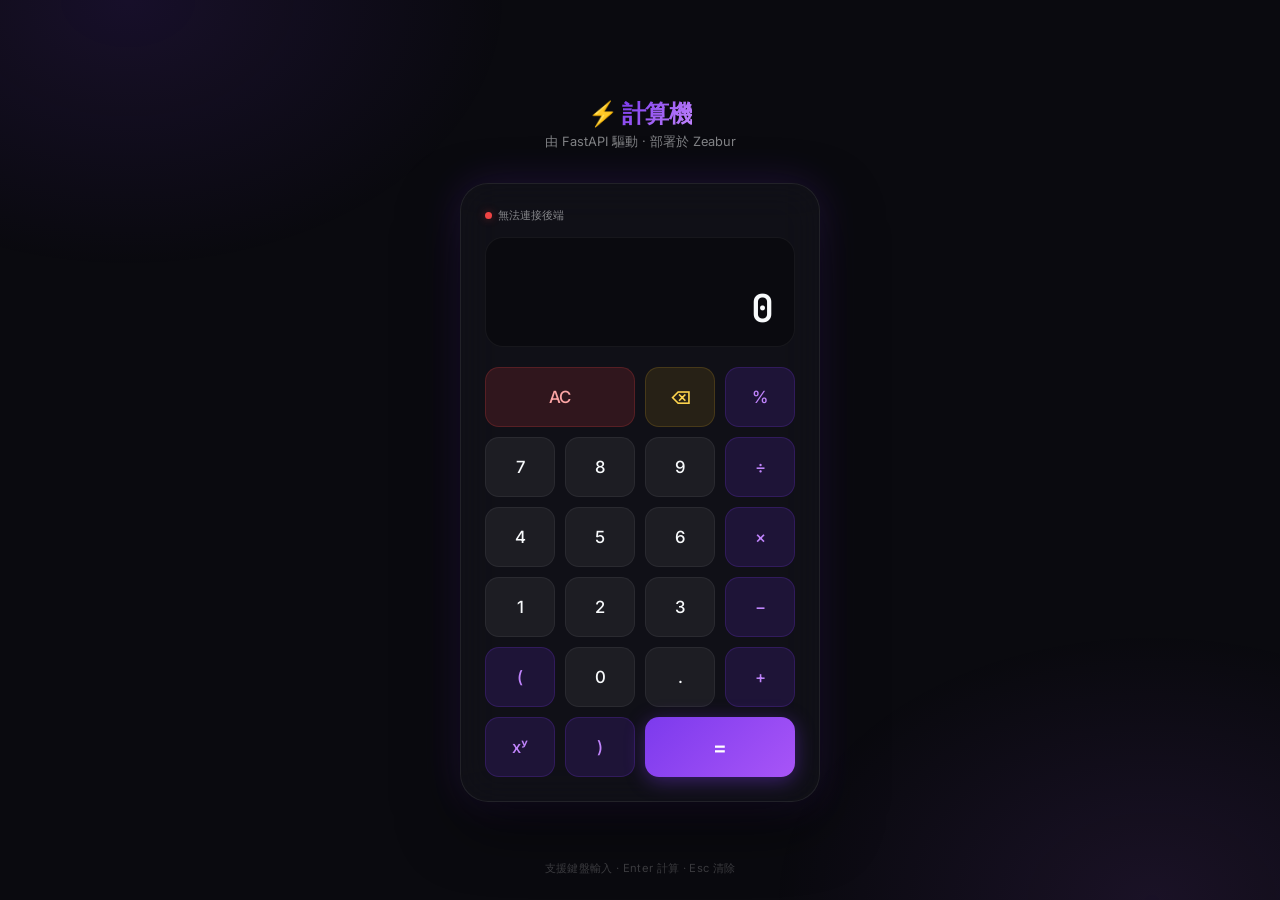
==== frontend/index.html @ 93308070 "fix: correct backend API URL to zeabur-test2.zeabur.app" ====
<!DOCTYPE html>
<html lang="zh-TW">
  <head>
    <meta charset="UTF-8" />
    <meta name="viewport" content="width=device-width, initial-scale=1.0" />
    <title>計算機 | Calculator App</title>
    <meta name="description" content="前後端分離計算機，由 FastAPI 驅動。支援四則運算、次方與餘數計算。" />
    <link rel="stylesheet" href="style.css" />

    <!--
      ⚙️ Zeabur 部署設定：
      把下方 YOUR_BACKEND_DOMAIN 換成你在 Zeabur 後端服務的 domain，例如：
      https://calculator-api.zeabur.app
    -->
    <script>window.CALCULATOR_API_URL = "https://zeabur-test2.zeabur.app";</script>
  </head>
  <body>
    <div class="page-title">
      <h1>⚡ <span>計算機</span></h1>
      <p>由 FastAPI 驅動 · 部署於 Zeabur</p>
    </div>

    <div class="calculator-card">
      <!-- API 狀態列 -->
      <div class="api-status">
        <div class="status-dot" id="status-dot"></div>
        <span id="status-text">連線中…</span>
      </div>

      <!-- 顯示區域 -->
      <div class="display">
        <div id="expression-display"></div>
        <div id="result-display">0</div>
      </div>

      <!-- 按鈕區 -->
      <div class="btn-grid">
        <!-- Row 1 -->
        <button id="btn-clear"     class="btn btn-clear btn-wide"     onclick="handleClear()">AC</button>
        <button id="btn-backspace" class="btn btn-backspace"           onclick="handleBackspace()">⌫</button>
        <button id="btn-percent"   class="btn btn-operator"            onclick="handleInput('%')">%</button>

        <!-- Row 2 -->
        <button id="btn-7"  class="btn btn-number"   onclick="handleInput('7')">7</button>
        <button id="btn-8"  class="btn btn-number"   onclick="handleInput('8')">8</button>
        <button id="btn-9"  class="btn btn-number"   onclick="handleInput('9')">9</button>
        <button id="btn-div" class="btn btn-operator" onclick="handleInput('÷')">÷</button>

        <!-- Row 3 -->
        <button id="btn-4"   class="btn btn-number"   onclick="handleInput('4')">4</button>
        <button id="btn-5"   class="btn btn-number"   onclick="handleInput('5')">5</button>
        <button id="btn-6"   class="btn btn-number"   onclick="handleInput('6')">6</button>
        <button id="btn-mul" class="btn btn-operator"  onclick="handleInput('×')">×</button>

        <!-- Row 4 -->
        <button id="btn-1"   class="btn btn-number"   onclick="handleInput('1')">1</button>
        <button id="btn-2"   class="btn btn-number"   onclick="handleInput('2')">2</button>
        <button id="btn-3"   class="btn btn-number"   onclick="handleInput('3')">3</button>
        <button id="btn-sub" class="btn btn-operator"  onclick="handleInput('-')">−</button>

        <!-- Row 5 -->
        <button id="btn-lparen" class="btn btn-operator" onclick="handleInput('(')"> ( </button>
        <button id="btn-0"      class="btn btn-number"   onclick="handleInput('0')">0</button>
        <button id="btn-dot"    class="btn btn-number"   onclick="handleDecimal()">.</button>
        <button id="btn-add"    class="btn btn-operator"  onclick="handleInput('+')">+</button>

        <!-- Row 6 -->
        <button id="btn-pow"    class="btn btn-operator"  onclick="handleInput('**')">xʸ</button>
        <button id="btn-rparen" class="btn btn-operator"  onclick="handleInput(')')"> ) </button>
        <button id="btn-equals" class="btn btn-equals btn-wide" onclick="calculate()">
          <span class="btn-label">=</span>
          <div class="spinner"></div>
        </button>
      </div>
    </div>

    <footer class="footer">支援鍵盤輸入 · Enter 計算 · Esc 清除</footer>

    <script src="app.js"></script>
  </body>
</html>
---- frontend/style.css ----
/* ===================================
   Calculator App - Global Styles
   =================================== */

@import url('https://fonts.googleapis.com/css2?family=Inter:wght@300;400;500;600;700&family=JetBrains+Mono:wght@400;600&display=swap');

*, *::before, *::after {
  margin: 0;
  padding: 0;
  box-sizing: border-box;
}

:root {
  --bg-primary: #0a0a0f;
  --bg-secondary: #12121a;
  --glass-bg: rgba(255, 255, 255, 0.04);
  --glass-border: rgba(255, 255, 255, 0.08);
  --glass-hover: rgba(255, 255, 255, 0.08);

  --accent-primary: #7c3aed;
  --accent-secondary: #a855f7;
  --accent-glow: rgba(124, 58, 237, 0.4);

  --btn-number-bg: rgba(255, 255, 255, 0.06);
  --btn-number-hover: rgba(255, 255, 255, 0.12);
  --btn-number-active: rgba(255, 255, 255, 0.18);

  --btn-op-bg: rgba(124, 58, 237, 0.15);
  --btn-op-hover: rgba(124, 58, 237, 0.28);
  --btn-op-active: rgba(124, 58, 237, 0.4);

  --btn-equals-bg: linear-gradient(135deg, #7c3aed, #a855f7);
  --btn-clear-bg: rgba(239, 68, 68, 0.15);
  --btn-clear-hover: rgba(239, 68, 68, 0.3);

  --text-primary: #f8fafc;
  --text-secondary: rgba(248, 250, 252, 0.5);
  --text-accent: #c084fc;

  --shadow-glow: 0 0 40px rgba(124, 58, 237, 0.2);
  --shadow-card: 0 25px 60px rgba(0, 0, 0, 0.5);
}

body {
  font-family: 'Inter', sans-serif;
  background: var(--bg-primary);
  min-height: 100vh;
  display: flex;
  flex-direction: column;
  align-items: center;
  justify-content: center;
  overflow: hidden;
}

/* 背景動態光暈 */
body::before {
  content: '';
  position: fixed;
  top: -30%;
  left: -20%;
  width: 60%;
  height: 60%;
  background: radial-gradient(ellipse, rgba(124, 58, 237, 0.12) 0%, transparent 70%);
  pointer-events: none;
  animation: float1 8s ease-in-out infinite alternate;
}

body::after {
  content: '';
  position: fixed;
  bottom: -30%;
  right: -20%;
  width: 60%;
  height: 60%;
  background: radial-gradient(ellipse, rgba(168, 85, 247, 0.1) 0%, transparent 70%);
  pointer-events: none;
  animation: float2 10s ease-in-out infinite alternate;
}

@keyframes float1 {
  from { transform: translate(0, 0) scale(1); }
  to   { transform: translate(5%, 5%) scale(1.1); }
}

@keyframes float2 {
  from { transform: translate(0, 0) scale(1); }
  to   { transform: translate(-5%, -5%) scale(1.1); }
}

/* ===================================
   Page Title
   =================================== */

.page-title {
  text-align: center;
  margin-bottom: 2rem;
  z-index: 1;
}

.page-title h1 {
  font-size: 1.5rem;
  font-weight: 700;
  color: var(--text-primary);
  letter-spacing: -0.02em;
}

.page-title h1 span {
  background: linear-gradient(135deg, #7c3aed, #c084fc);
  -webkit-background-clip: text;
  -webkit-text-fill-color: transparent;
  background-clip: text;
}

.page-title p {
  font-size: 0.8rem;
  color: var(--text-secondary);
  margin-top: 0.3rem;
}

/* ===================================
   Calculator Card
   =================================== */

.calculator-card {
  position: relative;
  z-index: 1;
  width: 360px;
  background: rgba(18, 18, 26, 0.8);
  border: 1px solid var(--glass-border);
  border-radius: 28px;
  padding: 24px;
  box-shadow: var(--shadow-card), var(--shadow-glow);
  backdrop-filter: blur(20px);
  -webkit-backdrop-filter: blur(20px);
}

/* ===================================
   Display Area
   =================================== */

.display {
  background: rgba(0, 0, 0, 0.3);
  border: 1px solid rgba(255, 255, 255, 0.05);
  border-radius: 18px;
  padding: 20px 20px 16px;
  margin-bottom: 20px;
  min-height: 110px;
  display: flex;
  flex-direction: column;
  justify-content: flex-end;
  align-items: flex-end;
  gap: 6px;
  overflow: hidden;
}

#expression-display {
  font-family: 'JetBrains Mono', monospace;
  font-size: 0.85rem;
  color: var(--text-secondary);
  min-height: 20px;
  word-break: break-all;
  text-align: right;
  transition: all 0.2s ease;
}

#result-display {
  font-family: 'JetBrains Mono', monospace;
  font-size: 2.4rem;
  font-weight: 600;
  color: var(--text-primary);
  word-break: break-all;
  text-align: right;
  transition: all 0.3s ease;
  line-height: 1.1;
}

#result-display.is-result {
  background: linear-gradient(135deg, #c084fc, #7c3aed);
  -webkit-background-clip: text;
  -webkit-text-fill-color: transparent;
  background-clip: text;
}

#result-display.error {
  font-size: 1rem;
  color: #f87171;
  -webkit-text-fill-color: #f87171;
  background: none;
}

/* API 狀態指示燈 */
.api-status {
  display: flex;
  align-items: center;
  gap: 6px;
  font-size: 0.7rem;
  color: var(--text-secondary);
  margin-bottom: 14px;
}

.status-dot {
  width: 7px;
  height: 7px;
  border-radius: 50%;
  background: #6b7280;
  transition: background 0.3s ease, box-shadow 0.3s ease;
}

.status-dot.online {
  background: #22c55e;
  box-shadow: 0 0 8px rgba(34, 197, 94, 0.6);
}

.status-dot.loading {
  background: #f59e0b;
  animation: pulse 1s ease-in-out infinite;
}

.status-dot.error {
  background: #ef4444;
  box-shadow: 0 0 8px rgba(239, 68, 68, 0.4);
}

@keyframes pulse {
  0%, 100% { opacity: 1; }
  50%       { opacity: 0.4; }
}

/* ===================================
   Button Grid
   =================================== */

.btn-grid {
  display: grid;
  grid-template-columns: repeat(4, 1fr);
  gap: 10px;
}

.btn {
  font-family: 'Inter', sans-serif;
  border: none;
  border-radius: 14px;
  cursor: pointer;
  font-size: 1.05rem;
  font-weight: 500;
  padding: 0;
  height: 60px;
  display: flex;
  align-items: center;
  justify-content: center;
  transition: background 0.15s ease, transform 0.1s ease, box-shadow 0.15s ease;
  user-select: none;
  position: relative;
  overflow: hidden;
  color: var(--text-primary);
  letter-spacing: -0.01em;
}

.btn::after {
  content: '';
  position: absolute;
  inset: 0;
  border-radius: inherit;
  background: rgba(255, 255, 255, 0);
  transition: background 0.15s ease;
}

/* Number btns */
.btn-number {
  background: var(--btn-number-bg);
  border: 1px solid rgba(255, 255, 255, 0.06);
}

.btn-number:hover {
  background: var(--btn-number-hover);
  transform: translateY(-1px);
  box-shadow: 0 4px 12px rgba(0, 0, 0, 0.3);
}

.btn-number:active {
  background: var(--btn-number-active);
  transform: translateY(0);
  box-shadow: none;
}

/* Operator btns */
.btn-operator {
  background: var(--btn-op-bg);
  border: 1px solid rgba(124, 58, 237, 0.2);
  color: var(--text-accent);
}

.btn-operator:hover {
  background: var(--btn-op-hover);
  border-color: rgba(124, 58, 237, 0.4);
  transform: translateY(-1px);
  box-shadow: 0 4px 16px rgba(124, 58, 237, 0.25);
}

.btn-operator:active {
  background: var(--btn-op-active);
  transform: translateY(0);
}

/* Clear btn */
.btn-clear {
  background: var(--btn-clear-bg);
  border: 1px solid rgba(239, 68, 68, 0.2);
  color: #fca5a5;
}

.btn-clear:hover {
  background: var(--btn-clear-hover);
  border-color: rgba(239, 68, 68, 0.4);
  transform: translateY(-1px);
}

.btn-clear:active {
  transform: translateY(0);
}

/* Equals btn */
.btn-equals {
  background: linear-gradient(135deg, #7c3aed, #a855f7);
  border: none;
  color: white;
  font-weight: 600;
  font-size: 1.3rem;
  box-shadow: 0 4px 20px rgba(124, 58, 237, 0.4);
}

.btn-equals:hover {
  background: linear-gradient(135deg, #6d28d9, #9333ea);
  transform: translateY(-2px);
  box-shadow: 0 8px 28px rgba(124, 58, 237, 0.5);
}

.btn-equals:active {
  transform: translateY(0);
  box-shadow: 0 2px 12px rgba(124, 58, 237, 0.3);
}

/* Special widths */
.btn-wide {
  grid-column: span 2;
}

/* Backspace */
.btn-backspace {
  background: rgba(251, 191, 36, 0.1);
  border: 1px solid rgba(251, 191, 36, 0.15);
  color: #fcd34d;
  font-size: 1.1rem;
}

.btn-backspace:hover {
  background: rgba(251, 191, 36, 0.2);
  transform: translateY(-1px);
}

/* ===================================
   Loading Spinner
   =================================== */

.spinner {
  display: none;
  width: 18px;
  height: 18px;
  border: 2px solid rgba(255, 255, 255, 0.2);
  border-top-color: #a855f7;
  border-radius: 50%;
  animation: spin 0.7s linear infinite;
}

@keyframes spin {
  to { transform: rotate(360deg); }
}

.btn-equals.loading .spinner { display: block; }
.btn-equals.loading .btn-label { display: none; }
.btn-equals.loading {
  pointer-events: none;
  opacity: 0.8;
}

/* ===================================
   Footer
   =================================== */

.footer {
  position: fixed;
  bottom: 1.5rem;
  font-size: 0.7rem;
  color: rgba(255, 255, 255, 0.2);
  z-index: 1;
  letter-spacing: 0.03em;
}

/* ===================================
   Ripple Animation
   =================================== */

.ripple {
  position: absolute;
  border-radius: 50%;
  background: rgba(255, 255, 255, 0.2);
  transform: scale(0);
  animation: ripple-anim 0.4s linear;
  pointer-events: none;
}

@keyframes ripple-anim {
  to {
    transform: scale(4);
    opacity: 0;
  }
}
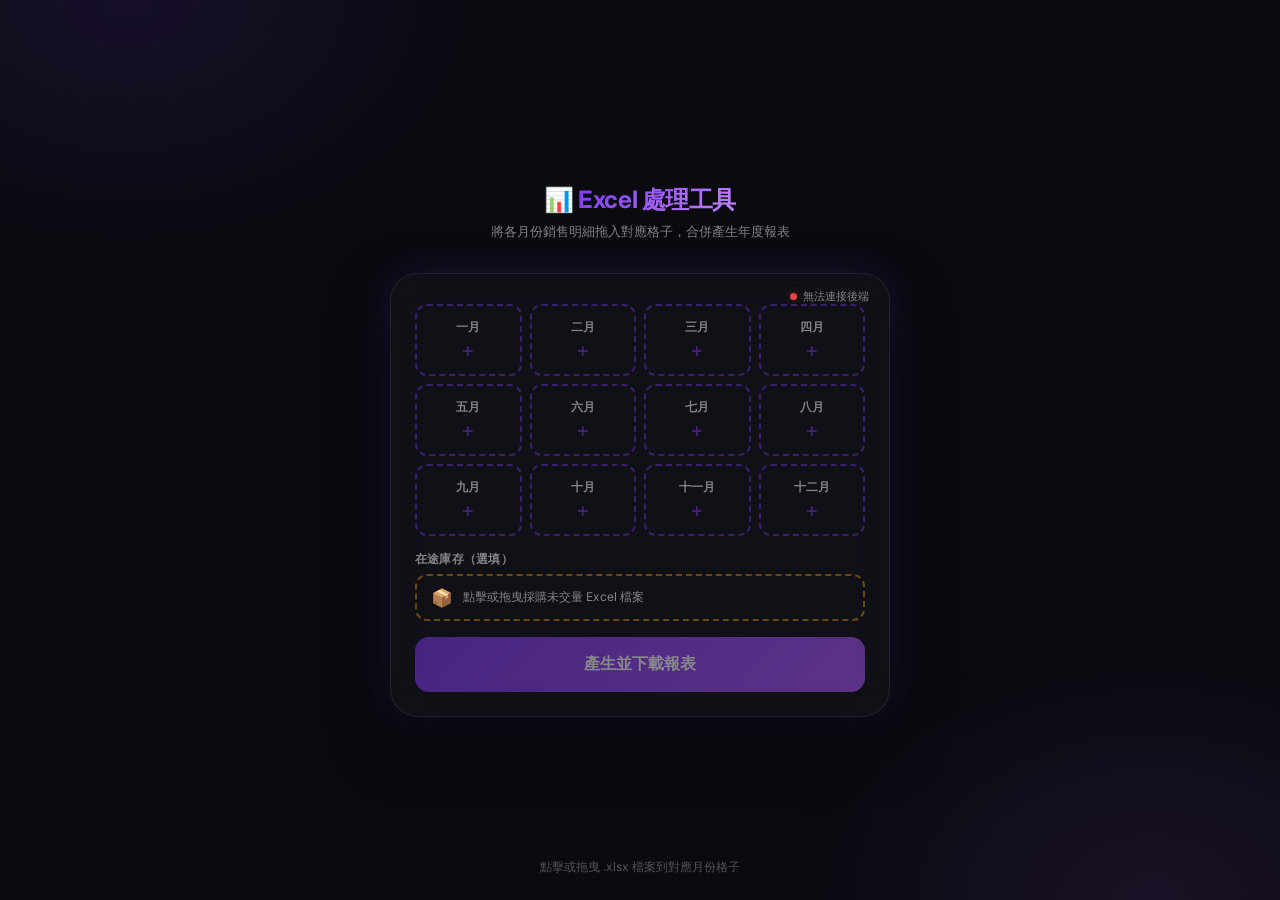
==== commit 88446787: "feat: add 在途庫存 optional file upload and processing - Backend: add process_inventory() following prep" ====
--- a/frontend/index.html
+++ b/frontend/index.html
@@ -3,78 +3,59 @@
   <head>
     <meta charset="UTF-8" />
     <meta name="viewport" content="width=device-width, initial-scale=1.0" />
-    <title>計算機 | Calculator App</title>
-    <meta name="description" content="前後端分離計算機，由 FastAPI 驅動。支援四則運算、次方與餘數計算。" />
+    <title>Excel 處理小幫手</title>
+    <meta name="description" content="飛買家銷售明細 Excel 自動計算合併工具" />
     <link rel="stylesheet" href="style.css" />
-
-    <!--
-      ⚙️ Zeabur 部署設定：
-      把下方 YOUR_BACKEND_DOMAIN 換成你在 Zeabur 後端服務的 domain，例如：
-      https://calculator-api.zeabur.app
-    -->
     <script>window.CALCULATOR_API_URL = "https://zeabur-test2.zeabur.app";</script>
   </head>
   <body>
     <div class="page-title">
-      <h1>⚡ <span>計算機</span></h1>
-      <p>由 FastAPI 驅動 · 部署於 Zeabur</p>
+      <h1>📊 <span>Excel 處理工具</span></h1>
+      <p>將各月份銷售明細拖入對應格子，合併產生年度報表</p>
     </div>
 
-    <div class="calculator-card">
+    <div class="calculator-card uploader-card">
       <!-- API 狀態列 -->
       <div class="api-status">
         <div class="status-dot" id="status-dot"></div>
         <span id="status-text">連線中…</span>
       </div>
 
-      <!-- 顯示區域 -->
-      <div class="display">
-        <div id="expression-display"></div>
-        <div id="result-display">0</div>
+      <!-- 月份格子 -->
+      <div class="month-grid" id="month-grid">
+        <div class="month-slot" data-month="01"><input type="file" class="slot-input" accept=".xlsx,.xls" hidden><div class="month-label">一月</div><span class="slot-plus">+</span></div>
+        <div class="month-slot" data-month="02"><input type="file" class="slot-input" accept=".xlsx,.xls" hidden><div class="month-label">二月</div><span class="slot-plus">+</span></div>
+        <div class="month-slot" data-month="03"><input type="file" class="slot-input" accept=".xlsx,.xls" hidden><div class="month-label">三月</div><span class="slot-plus">+</span></div>
+        <div class="month-slot" data-month="04"><input type="file" class="slot-input" accept=".xlsx,.xls" hidden><div class="month-label">四月</div><span class="slot-plus">+</span></div>
+        <div class="month-slot" data-month="05"><input type="file" class="slot-input" accept=".xlsx,.xls" hidden><div class="month-label">五月</div><span class="slot-plus">+</span></div>
+        <div class="month-slot" data-month="06"><input type="file" class="slot-input" accept=".xlsx,.xls" hidden><div class="month-label">六月</div><span class="slot-plus">+</span></div>
+        <div class="month-slot" data-month="07"><input type="file" class="slot-input" accept=".xlsx,.xls" hidden><div class="month-label">七月</div><span class="slot-plus">+</span></div>
+        <div class="month-slot" data-month="08"><input type="file" class="slot-input" accept=".xlsx,.xls" hidden><div class="month-label">八月</div><span class="slot-plus">+</span></div>
+        <div class="month-slot" data-month="09"><input type="file" class="slot-input" accept=".xlsx,.xls" hidden><div class="month-label">九月</div><span class="slot-plus">+</span></div>
+        <div class="month-slot" data-month="10"><input type="file" class="slot-input" accept=".xlsx,.xls" hidden><div class="month-label">十月</div><span class="slot-plus">+</span></div>
+        <div class="month-slot" data-month="11"><input type="file" class="slot-input" accept=".xlsx,.xls" hidden><div class="month-label">十一月</div><span class="slot-plus">+</span></div>
+        <div class="month-slot" data-month="12"><input type="file" class="slot-input" accept=".xlsx,.xls" hidden><div class="month-label">十二月</div><span class="slot-plus">+</span></div>
       </div>
 
-      <!-- 按鈕區 -->
-      <div class="btn-grid">
-        <!-- Row 1 -->
-        <button id="btn-clear"     class="btn btn-clear btn-wide"     onclick="handleClear()">AC</button>
-        <button id="btn-backspace" class="btn btn-backspace"           onclick="handleBackspace()">⌫</button>
-        <button id="btn-percent"   class="btn btn-operator"            onclick="handleInput('%')">%</button>
+      <!-- 在途庫存上傳（選填） -->
+      <div class="inventory-section">
+        <div class="section-label">在途庫存（選填）</div>
+        <div class="inventory-drop" id="inventory-drop">
+          <input type="file" id="inventory-input" accept=".xlsx,.xls" hidden>
+          <span class="inv-icon">📦</span>
+          <span class="inv-text" id="inv-text">點擊或拖曳採購未交量 Excel 檔案</span>
+          <span class="inv-remove" id="inv-remove" style="display:none;" onclick="removeInventoryFile()">×</span>
+        </div>
+      </div>
 
-        <!-- Row 2 -->
-        <button id="btn-7"  class="btn btn-number"   onclick="handleInput('7')">7</button>
-        <button id="btn-8"  class="btn btn-number"   onclick="handleInput('8')">8</button>
-        <button id="btn-9"  class="btn btn-number"   onclick="handleInput('9')">9</button>
-        <button id="btn-div" class="btn btn-operator" onclick="handleInput('÷')">÷</button>
-
-        <!-- Row 3 -->
-        <button id="btn-4"   class="btn btn-number"   onclick="handleInput('4')">4</button>
-        <button id="btn-5"   class="btn btn-number"   onclick="handleInput('5')">5</button>
-        <button id="btn-6"   class="btn btn-number"   onclick="handleInput('6')">6</button>
-        <button id="btn-mul" class="btn btn-operator"  onclick="handleInput('×')">×</button>
-
-        <!-- Row 4 -->
-        <button id="btn-1"   class="btn btn-number"   onclick="handleInput('1')">1</button>
-        <button id="btn-2"   class="btn btn-number"   onclick="handleInput('2')">2</button>
-        <button id="btn-3"   class="btn btn-number"   onclick="handleInput('3')">3</button>
-        <button id="btn-sub" class="btn btn-operator"  onclick="handleInput('-')">−</button>
-
-        <!-- Row 5 -->
-        <button id="btn-lparen" class="btn btn-operator" onclick="handleInput('(')"> ( </button>
-        <button id="btn-0"      class="btn btn-number"   onclick="handleInput('0')">0</button>
-        <button id="btn-dot"    class="btn btn-number"   onclick="handleDecimal()">.</button>
-        <button id="btn-add"    class="btn btn-operator"  onclick="handleInput('+')">+</button>
-
-        <!-- Row 6 -->
-        <button id="btn-pow"    class="btn btn-operator"  onclick="handleInput('**')">xʸ</button>
-        <button id="btn-rparen" class="btn btn-operator"  onclick="handleInput(')')"> ) </button>
-        <button id="btn-equals" class="btn btn-equals btn-wide" onclick="calculate()">
-          <span class="btn-label">=</span>
-          <div class="spinner"></div>
-        </button>
-      </div>
+      <!-- 操作按鈕 -->
+      <button id="btn-process" class="btn btn-equals btn-wide" disabled onclick="processFile()">
+        <span class="btn-label">產生並下載報表</span>
+        <div class="spinner"></div>
+      </button>
     </div>
 
-    <footer class="footer">支援鍵盤輸入 · Enter 計算 · Esc 清除</footer>
+    <footer class="footer">點擊或拖曳 .xlsx 檔案到對應月份格子</footer>
 
     <script src="app.js"></script>
   </body>
--- a/frontend/style.css
+++ b/frontend/style.css
@@ -1,8 +1,8 @@
 /* ===================================
-   Calculator App - Global Styles
-   =================================== */
-
-@import url('https://fonts.googleapis.com/css2?family=Inter:wght@300;400;500;600;700&family=JetBrains+Mono:wght@400;600&display=swap');
+   Excel App - Global Styles
+   =================================== */
+
+@import url('https://fonts.googleapis.com/css2?family=Inter:wght@300;400;500;600;700&display=swap');
 
 *, *::before, *::after {
   margin: 0;
@@ -15,27 +15,14 @@
   --bg-secondary: #12121a;
   --glass-bg: rgba(255, 255, 255, 0.04);
   --glass-border: rgba(255, 255, 255, 0.08);
-  --glass-hover: rgba(255, 255, 255, 0.08);
 
   --accent-primary: #7c3aed;
   --accent-secondary: #a855f7;
-  --accent-glow: rgba(124, 58, 237, 0.4);
-
-  --btn-number-bg: rgba(255, 255, 255, 0.06);
-  --btn-number-hover: rgba(255, 255, 255, 0.12);
-  --btn-number-active: rgba(255, 255, 255, 0.18);
-
-  --btn-op-bg: rgba(124, 58, 237, 0.15);
-  --btn-op-hover: rgba(124, 58, 237, 0.28);
-  --btn-op-active: rgba(124, 58, 237, 0.4);
 
   --btn-equals-bg: linear-gradient(135deg, #7c3aed, #a855f7);
-  --btn-clear-bg: rgba(239, 68, 68, 0.15);
-  --btn-clear-hover: rgba(239, 68, 68, 0.3);
 
   --text-primary: #f8fafc;
   --text-secondary: rgba(248, 250, 252, 0.5);
-  --text-accent: #c084fc;
 
   --shadow-glow: 0 0 40px rgba(124, 58, 237, 0.2);
   --shadow-card: 0 25px 60px rgba(0, 0, 0, 0.5);
@@ -114,88 +101,94 @@
 .page-title p {
   font-size: 0.8rem;
   color: var(--text-secondary);
-  margin-top: 0.3rem;
-}
-
-/* ===================================
-   Calculator Card
-   =================================== */
-
-.calculator-card {
+  margin-top: 0.5rem;
+}
+
+/* ===================================
+   Card & Upload Zone
+   =================================== */
+
+.uploader-card {
   position: relative;
   z-index: 1;
-  width: 360px;
+  width: 500px;
   background: rgba(18, 18, 26, 0.8);
   border: 1px solid var(--glass-border);
   border-radius: 28px;
-  padding: 24px;
+  padding: 30px 24px 24px;
   box-shadow: var(--shadow-card), var(--shadow-glow);
   backdrop-filter: blur(20px);
   -webkit-backdrop-filter: blur(20px);
 }
 
-/* ===================================
-   Display Area
-   =================================== */
-
-.display {
+.upload-zone {
   background: rgba(0, 0, 0, 0.3);
-  border: 1px solid rgba(255, 255, 255, 0.05);
+  border: 2px dashed rgba(124, 58, 237, 0.4);
   border-radius: 18px;
-  padding: 20px 20px 16px;
+  padding: 40px 20px;
   margin-bottom: 20px;
-  min-height: 110px;
-  display: flex;
-  flex-direction: column;
-  justify-content: flex-end;
-  align-items: flex-end;
-  gap: 6px;
-  overflow: hidden;
-}
-
-#expression-display {
-  font-family: 'JetBrains Mono', monospace;
-  font-size: 0.85rem;
-  color: var(--text-secondary);
-  min-height: 20px;
+  text-align: center;
+  cursor: pointer;
+  transition: all 0.3s ease;
+  position: relative;
+}
+
+.upload-zone:hover {
+  background: rgba(124, 58, 237, 0.05);
+  border-color: rgba(124, 58, 237, 0.8);
+}
+
+.upload-zone.dragover {
+  background: rgba(124, 58, 237, 0.15);
+  border-color: #a855f7;
+  transform: scale(1.02);
+}
+
+.upload-icon {
+  font-size: 3rem;
+  margin-bottom: 12px;
+  opacity: 0.8;
+  filter: drop-shadow(0 4px 10px rgba(124, 58, 237, 0.4));
+}
+
+.upload-title {
+  color: var(--text-primary);
+  font-weight: 500;
+  font-size: 1rem;
+  margin-bottom: 6px;
+}
+
+.upload-subtitle {
+  color: var(--text-secondary);
+  font-size: 0.75rem;
+}
+
+.selected-file {
+  margin-top: 15px;
+  padding: 8px 12px;
+  background: rgba(34, 197, 94, 0.15);
+  border-radius: 8px;
+  border: 1px solid rgba(34, 197, 94, 0.3);
+  color: #86efac;
+  font-size: 0.8rem;
   word-break: break-all;
-  text-align: right;
-  transition: all 0.2s ease;
-}
-
-#result-display {
-  font-family: 'JetBrains Mono', monospace;
-  font-size: 2.4rem;
+}
+
+.selected-file span {
   font-weight: 600;
-  color: var(--text-primary);
-  word-break: break-all;
-  text-align: right;
-  transition: all 0.3s ease;
-  line-height: 1.1;
-}
-
-#result-display.is-result {
-  background: linear-gradient(135deg, #c084fc, #7c3aed);
-  -webkit-background-clip: text;
-  -webkit-text-fill-color: transparent;
-  background-clip: text;
-}
-
-#result-display.error {
-  font-size: 1rem;
-  color: #f87171;
-  -webkit-text-fill-color: #f87171;
-  background: none;
+  color: #fff;
 }
 
 /* API 狀態指示燈 */
 .api-status {
+  position: absolute;
+  top: 15px;
+  right: 20px;
   display: flex;
   align-items: center;
   gap: 6px;
   font-size: 0.7rem;
   color: var(--text-secondary);
-  margin-bottom: 14px;
 }
 
 .status-dot {
@@ -227,149 +220,259 @@
 }
 
 /* ===================================
-   Button Grid
-   =================================== */
-
-.btn-grid {
+   Month Grid
+   =================================== */
+
+.month-grid {
   display: grid;
   grid-template-columns: repeat(4, 1fr);
+  gap: 8px;
+  margin-bottom: 16px;
+}
+
+.month-slot {
+  position: relative;
+  border: 2px dashed rgba(124, 58, 237, 0.4);
+  border-radius: 12px;
+  padding: 10px 8px 8px;
+  cursor: pointer;
+  transition: all 0.2s ease;
+  min-height: 72px;
+  display: flex;
+  flex-direction: column;
+  align-items: center;
+  justify-content: center;
+  user-select: none;
+}
+
+.month-slot:hover {
+  border-color: rgba(124, 58, 237, 0.8);
+  background: rgba(124, 58, 237, 0.06);
+}
+
+.month-slot.assigned {
+  border-style: solid;
+  border-color: rgba(34, 197, 94, 0.5);
+  background: rgba(34, 197, 94, 0.06);
+}
+
+.month-slot.dragover {
+  border-color: #a855f7;
+  background: rgba(124, 58, 237, 0.15);
+  transform: scale(1.04);
+}
+
+.month-label {
+  font-size: 0.72rem;
+  font-weight: 600;
+  color: var(--text-secondary);
+  margin-bottom: 5px;
+}
+
+.month-slot.assigned .month-label {
+  color: #86efac;
+}
+
+.slot-plus {
+  font-size: 1.3rem;
+  color: rgba(124, 58, 237, 0.5);
+  line-height: 1;
+}
+
+.slot-filename {
+  font-size: 0.62rem;
+  color: rgba(134, 239, 172, 0.85);
+  word-break: break-all;
+  text-align: center;
+  line-height: 1.3;
+  max-width: 100%;
+}
+
+.remove-btn {
+  position: absolute;
+  top: 3px;
+  right: 6px;
+  font-size: 0.75rem;
+  color: rgba(239, 68, 68, 0.6);
+  cursor: pointer;
+  line-height: 1;
+  transition: color 0.15s ease;
+}
+
+.remove-btn:hover {
+  color: #ef4444;
+}
+
+/* ===================================
+   Inventory Upload
+   =================================== */
+
+.inventory-section {
+  margin-bottom: 16px;
+}
+
+.section-label {
+  font-size: 0.72rem;
+  font-weight: 600;
+  color: var(--text-secondary);
+  margin-bottom: 7px;
+  letter-spacing: 0.02em;
+}
+
+.inventory-drop {
+  border: 2px dashed rgba(245, 158, 11, 0.4);
+  border-radius: 12px;
+  padding: 11px 14px;
+  display: flex;
+  align-items: center;
   gap: 10px;
-}
+  cursor: pointer;
+  transition: all 0.2s ease;
+}
+
+.inventory-drop:hover {
+  border-color: rgba(245, 158, 11, 0.8);
+  background: rgba(245, 158, 11, 0.05);
+}
+
+.inventory-drop.dragover {
+  border-color: #f59e0b;
+  background: rgba(245, 158, 11, 0.12);
+}
+
+.inventory-drop.assigned {
+  border-style: solid;
+  border-color: rgba(34, 197, 94, 0.5);
+  background: rgba(34, 197, 94, 0.06);
+}
+
+.inv-icon {
+  font-size: 1.1rem;
+  flex-shrink: 0;
+}
+
+.inv-text {
+  font-size: 0.75rem;
+  color: var(--text-secondary);
+  flex: 1;
+}
+
+.inventory-drop.assigned .inv-text {
+  color: #86efac;
+}
+
+.inv-remove {
+  flex-shrink: 0;
+  font-size: 0.85rem;
+  color: rgba(239, 68, 68, 0.6);
+  cursor: pointer;
+  padding: 0 2px;
+  transition: color 0.15s ease;
+}
+
+.inv-remove:hover {
+  color: #ef4444;
+}
+
+/* ===================================
+   File List (legacy, kept for reference)
+   =================================== */
+
+.file-list {
+  margin-bottom: 4px;
+  display: flex;
+  flex-direction: column;
+  gap: 6px;
+  max-height: 160px;
+  overflow-y: auto;
+}
+
+.file-item {
+  display: flex;
+  align-items: center;
+  gap: 8px;
+  padding: 7px 12px;
+  background: rgba(34, 197, 94, 0.1);
+  border: 1px solid rgba(34, 197, 94, 0.25);
+  border-radius: 8px;
+}
+
+.file-index {
+  flex-shrink: 0;
+  width: 18px;
+  height: 18px;
+  background: rgba(124, 58, 237, 0.5);
+  border-radius: 50%;
+  font-size: 0.65rem;
+  font-weight: 700;
+  color: #fff;
+  display: flex;
+  align-items: center;
+  justify-content: center;
+}
+
+.file-name-text {
+  font-size: 0.78rem;
+  color: #86efac;
+  word-break: break-all;
+}
+
+/* ===================================
+   Buttons
+   =================================== */
 
 .btn {
   font-family: 'Inter', sans-serif;
   border: none;
   border-radius: 14px;
   cursor: pointer;
-  font-size: 1.05rem;
-  font-weight: 500;
-  padding: 0;
-  height: 60px;
+  font-size: 1rem;
+  font-weight: 600;
+  height: 55px;
+  width: 100%;
   display: flex;
   align-items: center;
   justify-content: center;
-  transition: background 0.15s ease, transform 0.1s ease, box-shadow 0.15s ease;
-  user-select: none;
-  position: relative;
-  overflow: hidden;
-  color: var(--text-primary);
-  letter-spacing: -0.01em;
-}
-
-.btn::after {
-  content: '';
-  position: absolute;
-  inset: 0;
-  border-radius: inherit;
-  background: rgba(255, 255, 255, 0);
-  transition: background 0.15s ease;
-}
-
-/* Number btns */
-.btn-number {
-  background: var(--btn-number-bg);
-  border: 1px solid rgba(255, 255, 255, 0.06);
-}
-
-.btn-number:hover {
-  background: var(--btn-number-hover);
-  transform: translateY(-1px);
-  box-shadow: 0 4px 12px rgba(0, 0, 0, 0.3);
-}
-
-.btn-number:active {
-  background: var(--btn-number-active);
-  transform: translateY(0);
-  box-shadow: none;
-}
-
-/* Operator btns */
-.btn-operator {
-  background: var(--btn-op-bg);
-  border: 1px solid rgba(124, 58, 237, 0.2);
-  color: var(--text-accent);
-}
-
-.btn-operator:hover {
-  background: var(--btn-op-hover);
-  border-color: rgba(124, 58, 237, 0.4);
-  transform: translateY(-1px);
-  box-shadow: 0 4px 16px rgba(124, 58, 237, 0.25);
-}
-
-.btn-operator:active {
-  background: var(--btn-op-active);
-  transform: translateY(0);
-}
-
-/* Clear btn */
-.btn-clear {
-  background: var(--btn-clear-bg);
-  border: 1px solid rgba(239, 68, 68, 0.2);
-  color: #fca5a5;
-}
-
-.btn-clear:hover {
-  background: var(--btn-clear-hover);
-  border-color: rgba(239, 68, 68, 0.4);
-  transform: translateY(-1px);
-}
-
-.btn-clear:active {
-  transform: translateY(0);
-}
-
-/* Equals btn */
+  transition: all 0.2s ease;
+  color: white;
+  margin-top: 10px;
+}
+
+.btn:disabled {
+  opacity: 0.5;
+  cursor: not-allowed;
+  transform: none !important;
+  box-shadow: none !important;
+}
+
 .btn-equals {
   background: linear-gradient(135deg, #7c3aed, #a855f7);
-  border: none;
-  color: white;
-  font-weight: 600;
-  font-size: 1.3rem;
   box-shadow: 0 4px 20px rgba(124, 58, 237, 0.4);
 }
 
-.btn-equals:hover {
+.btn-equals:not(:disabled):hover {
   background: linear-gradient(135deg, #6d28d9, #9333ea);
   transform: translateY(-2px);
   box-shadow: 0 8px 28px rgba(124, 58, 237, 0.5);
 }
 
-.btn-equals:active {
+.btn-equals:not(:disabled):active {
   transform: translateY(0);
   box-shadow: 0 2px 12px rgba(124, 58, 237, 0.3);
 }
 
-/* Special widths */
-.btn-wide {
-  grid-column: span 2;
-}
-
-/* Backspace */
-.btn-backspace {
-  background: rgba(251, 191, 36, 0.1);
-  border: 1px solid rgba(251, 191, 36, 0.15);
-  color: #fcd34d;
-  font-size: 1.1rem;
-}
-
-.btn-backspace:hover {
-  background: rgba(251, 191, 36, 0.2);
-  transform: translateY(-1px);
-}
-
 /* ===================================
    Loading Spinner
    =================================== */
 
 .spinner {
   display: none;
-  width: 18px;
-  height: 18px;
-  border: 2px solid rgba(255, 255, 255, 0.2);
-  border-top-color: #a855f7;
+  width: 20px;
+  height: 20px;
+  border: 3px solid rgba(255, 255, 255, 0.3);
+  border-top-color: white;
   border-radius: 50%;
-  animation: spin 0.7s linear infinite;
+  animation: spin 0.8s linear infinite;
 }
 
 @keyframes spin {
@@ -378,10 +481,7 @@
 
 .btn-equals.loading .spinner { display: block; }
 .btn-equals.loading .btn-label { display: none; }
-.btn-equals.loading {
-  pointer-events: none;
-  opacity: 0.8;
-}
+.btn-equals.loading { pointer-events: none; }
 
 /* ===================================
    Footer
@@ -390,28 +490,7 @@
 .footer {
   position: fixed;
   bottom: 1.5rem;
-  font-size: 0.7rem;
-  color: rgba(255, 255, 255, 0.2);
+  font-size: 0.75rem;
+  color: rgba(255, 255, 255, 0.3);
   z-index: 1;
-  letter-spacing: 0.03em;
-}
-
-/* ===================================
-   Ripple Animation
-   =================================== */
-
-.ripple {
-  position: absolute;
-  border-radius: 50%;
-  background: rgba(255, 255, 255, 0.2);
-  transform: scale(0);
-  animation: ripple-anim 0.4s linear;
-  pointer-events: none;
-}
-
-@keyframes ripple-anim {
-  to {
-    transform: scale(4);
-    opacity: 0;
-  }
-}
+}
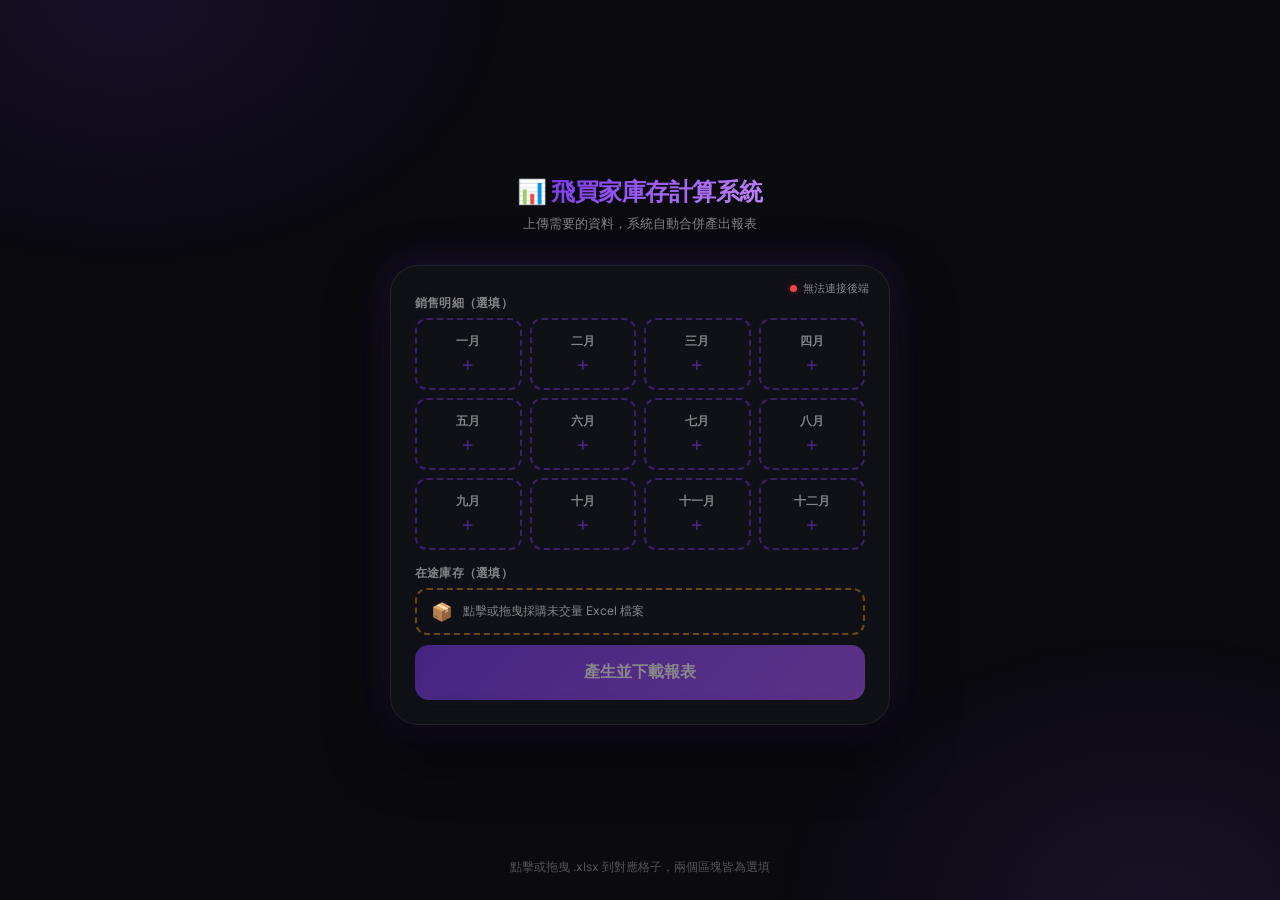
==== commit 8256bc70: "feat: rename app title to 飛買家庫存計算系統 Co-Authored-By: Claude Sonnet 4.6 <noreply@anthropic.com>" ====
--- a/frontend/index.html
+++ b/frontend/index.html
@@ -3,15 +3,15 @@
   <head>
     <meta charset="UTF-8" />
     <meta name="viewport" content="width=device-width, initial-scale=1.0" />
-    <title>Excel 處理小幫手</title>
+    <title>飛買家庫存計算系統</title>
     <meta name="description" content="飛買家銷售明細 Excel 自動計算合併工具" />
     <link rel="stylesheet" href="style.css" />
     <script>window.CALCULATOR_API_URL = "https://zeabur-test2.zeabur.app";</script>
   </head>
   <body>
     <div class="page-title">
-      <h1>📊 <span>Excel 處理工具</span></h1>
-      <p>將各月份銷售明細拖入對應格子，合併產生年度報表</p>
+      <h1>📊 <span>飛買家庫存計算系統</span></h1>
+      <p>上傳需要的資料，系統自動合併產出報表</p>
     </div>
 
     <div class="calculator-card uploader-card">
@@ -21,24 +21,27 @@
         <span id="status-text">連線中…</span>
       </div>
 
-      <!-- 月份格子 -->
-      <div class="month-grid" id="month-grid">
-        <div class="month-slot" data-month="01"><input type="file" class="slot-input" accept=".xlsx,.xls" hidden><div class="month-label">一月</div><span class="slot-plus">+</span></div>
-        <div class="month-slot" data-month="02"><input type="file" class="slot-input" accept=".xlsx,.xls" hidden><div class="month-label">二月</div><span class="slot-plus">+</span></div>
-        <div class="month-slot" data-month="03"><input type="file" class="slot-input" accept=".xlsx,.xls" hidden><div class="month-label">三月</div><span class="slot-plus">+</span></div>
-        <div class="month-slot" data-month="04"><input type="file" class="slot-input" accept=".xlsx,.xls" hidden><div class="month-label">四月</div><span class="slot-plus">+</span></div>
-        <div class="month-slot" data-month="05"><input type="file" class="slot-input" accept=".xlsx,.xls" hidden><div class="month-label">五月</div><span class="slot-plus">+</span></div>
-        <div class="month-slot" data-month="06"><input type="file" class="slot-input" accept=".xlsx,.xls" hidden><div class="month-label">六月</div><span class="slot-plus">+</span></div>
-        <div class="month-slot" data-month="07"><input type="file" class="slot-input" accept=".xlsx,.xls" hidden><div class="month-label">七月</div><span class="slot-plus">+</span></div>
-        <div class="month-slot" data-month="08"><input type="file" class="slot-input" accept=".xlsx,.xls" hidden><div class="month-label">八月</div><span class="slot-plus">+</span></div>
-        <div class="month-slot" data-month="09"><input type="file" class="slot-input" accept=".xlsx,.xls" hidden><div class="month-label">九月</div><span class="slot-plus">+</span></div>
-        <div class="month-slot" data-month="10"><input type="file" class="slot-input" accept=".xlsx,.xls" hidden><div class="month-label">十月</div><span class="slot-plus">+</span></div>
-        <div class="month-slot" data-month="11"><input type="file" class="slot-input" accept=".xlsx,.xls" hidden><div class="month-label">十一月</div><span class="slot-plus">+</span></div>
-        <div class="month-slot" data-month="12"><input type="file" class="slot-input" accept=".xlsx,.xls" hidden><div class="month-label">十二月</div><span class="slot-plus">+</span></div>
+      <!-- 銷售明細 section -->
+      <div class="data-section">
+        <div class="section-label">銷售明細（選填）</div>
+        <div class="month-grid" id="month-grid">
+          <div class="month-slot" data-month="01"><input type="file" class="slot-input" accept=".xlsx,.xls" hidden><div class="month-label">一月</div><span class="slot-plus">+</span></div>
+          <div class="month-slot" data-month="02"><input type="file" class="slot-input" accept=".xlsx,.xls" hidden><div class="month-label">二月</div><span class="slot-plus">+</span></div>
+          <div class="month-slot" data-month="03"><input type="file" class="slot-input" accept=".xlsx,.xls" hidden><div class="month-label">三月</div><span class="slot-plus">+</span></div>
+          <div class="month-slot" data-month="04"><input type="file" class="slot-input" accept=".xlsx,.xls" hidden><div class="month-label">四月</div><span class="slot-plus">+</span></div>
+          <div class="month-slot" data-month="05"><input type="file" class="slot-input" accept=".xlsx,.xls" hidden><div class="month-label">五月</div><span class="slot-plus">+</span></div>
+          <div class="month-slot" data-month="06"><input type="file" class="slot-input" accept=".xlsx,.xls" hidden><div class="month-label">六月</div><span class="slot-plus">+</span></div>
+          <div class="month-slot" data-month="07"><input type="file" class="slot-input" accept=".xlsx,.xls" hidden><div class="month-label">七月</div><span class="slot-plus">+</span></div>
+          <div class="month-slot" data-month="08"><input type="file" class="slot-input" accept=".xlsx,.xls" hidden><div class="month-label">八月</div><span class="slot-plus">+</span></div>
+          <div class="month-slot" data-month="09"><input type="file" class="slot-input" accept=".xlsx,.xls" hidden><div class="month-label">九月</div><span class="slot-plus">+</span></div>
+          <div class="month-slot" data-month="10"><input type="file" class="slot-input" accept=".xlsx,.xls" hidden><div class="month-label">十月</div><span class="slot-plus">+</span></div>
+          <div class="month-slot" data-month="11"><input type="file" class="slot-input" accept=".xlsx,.xls" hidden><div class="month-label">十一月</div><span class="slot-plus">+</span></div>
+          <div class="month-slot" data-month="12"><input type="file" class="slot-input" accept=".xlsx,.xls" hidden><div class="month-label">十二月</div><span class="slot-plus">+</span></div>
+        </div>
       </div>
 
-      <!-- 在途庫存上傳（選填） -->
-      <div class="inventory-section">
+      <!-- 在途庫存 section -->
+      <div class="data-section">
         <div class="section-label">在途庫存（選填）</div>
         <div class="inventory-drop" id="inventory-drop">
           <input type="file" id="inventory-input" accept=".xlsx,.xls" hidden>
@@ -55,7 +58,7 @@
       </button>
     </div>
 
-    <footer class="footer">點擊或拖曳 .xlsx 檔案到對應月份格子</footer>
+    <footer class="footer">點擊或拖曳 .xlsx 到對應格子，兩個區塊皆為選填</footer>
 
     <script src="app.js"></script>
   </body>
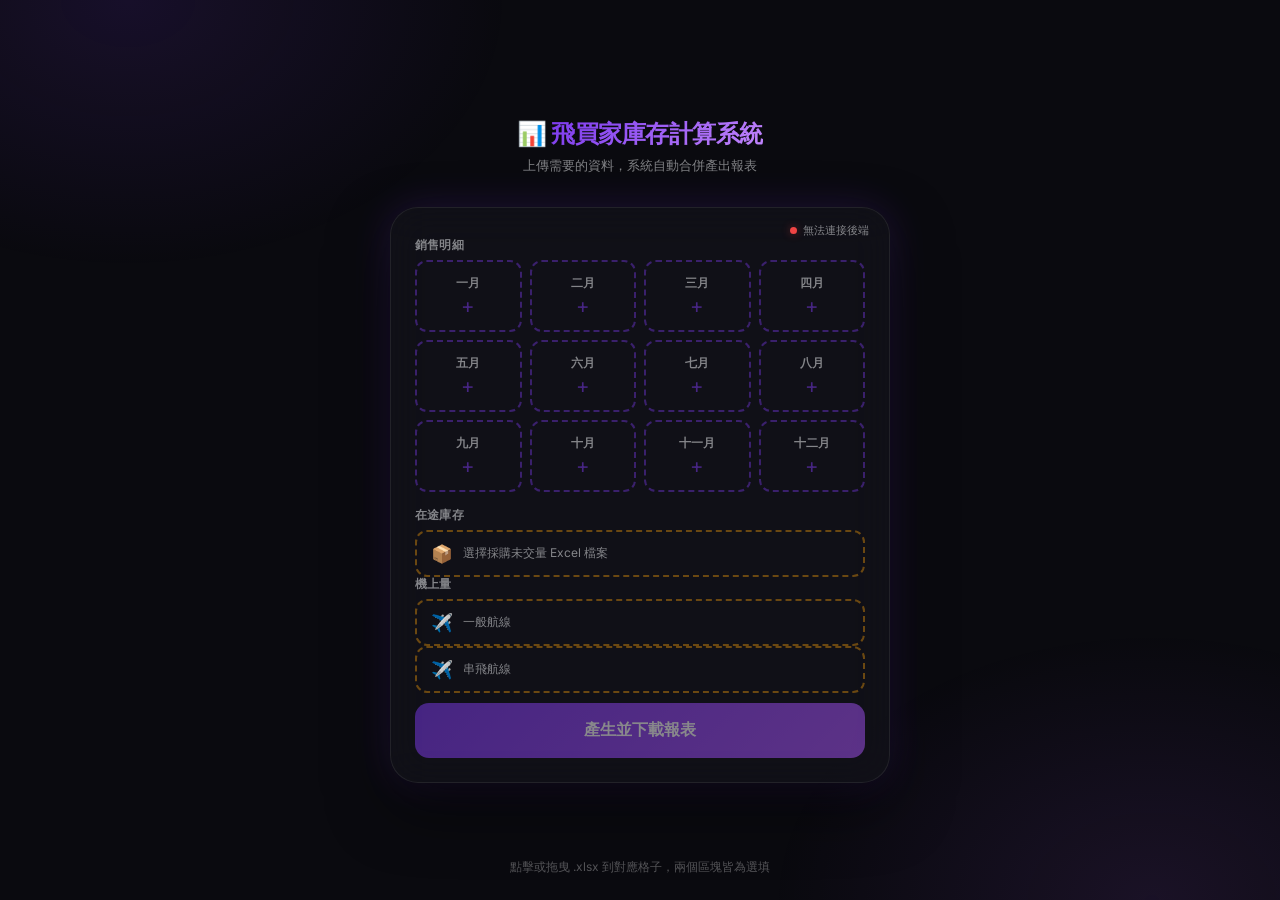
==== commit c97cae31: "fix: 修正 processFile early return 未考慮機上量，並修正 label 寫法" ====
--- a/frontend/index.html
+++ b/frontend/index.html
@@ -23,7 +23,7 @@
 
       <!-- 銷售明細 section -->
       <div class="data-section">
-        <div class="section-label">銷售明細（選填）</div>
+        <div class="section-label">銷售明細</div>
         <div class="month-grid" id="month-grid">
           <div class="month-slot" data-month="01"><input type="file" class="slot-input" accept=".xlsx,.xls" hidden><div class="month-label">一月</div><span class="slot-plus">+</span></div>
           <div class="month-slot" data-month="02"><input type="file" class="slot-input" accept=".xlsx,.xls" hidden><div class="month-label">二月</div><span class="slot-plus">+</span></div>
@@ -42,12 +42,31 @@
 
       <!-- 在途庫存 section -->
       <div class="data-section">
-        <div class="section-label">在途庫存（選填）</div>
+        <div class="section-label">在途庫存</div>
         <div class="inventory-drop" id="inventory-drop">
           <input type="file" id="inventory-input" accept=".xlsx,.xls" hidden>
           <span class="inv-icon">📦</span>
-          <span class="inv-text" id="inv-text">點擊或拖曳採購未交量 Excel 檔案</span>
+          <span class="inv-text" id="inv-text">選擇採購未交量 Excel 檔案</span>
           <span class="inv-remove" id="inv-remove" style="display:none;" onclick="removeInventoryFile()">×</span>
+        </div>
+      </div>
+
+      <!-- 機上量 section -->
+      <div class="data-section">
+        <div class="section-label">機上量</div>
+        <div class="onboard-row">
+          <label class="inventory-drop" id="onboard-normal-drop">
+            <input type="file" id="onboard-normal-input" accept=".xlsx,.xls" hidden>
+            <span class="inv-icon">✈️</span>
+            <span class="inv-text" id="onboard-normal-text">一般航線</span>
+            <span class="inv-remove" id="onboard-normal-remove" style="display:none;" onclick="event.preventDefault(); removeOnboardFile('normal')">×</span>
+          </label>
+          <label class="inventory-drop" id="onboard-fly-drop">
+            <input type="file" id="onboard-fly-input" accept=".xlsx,.xls" hidden>
+            <span class="inv-icon">✈️</span>
+            <span class="inv-text" id="onboard-fly-text">串飛航線</span>
+            <span class="inv-remove" id="onboard-fly-remove" style="display:none;" onclick="event.preventDefault(); removeOnboardFile('fly')">×</span>
+          </label>
         </div>
       </div>
 
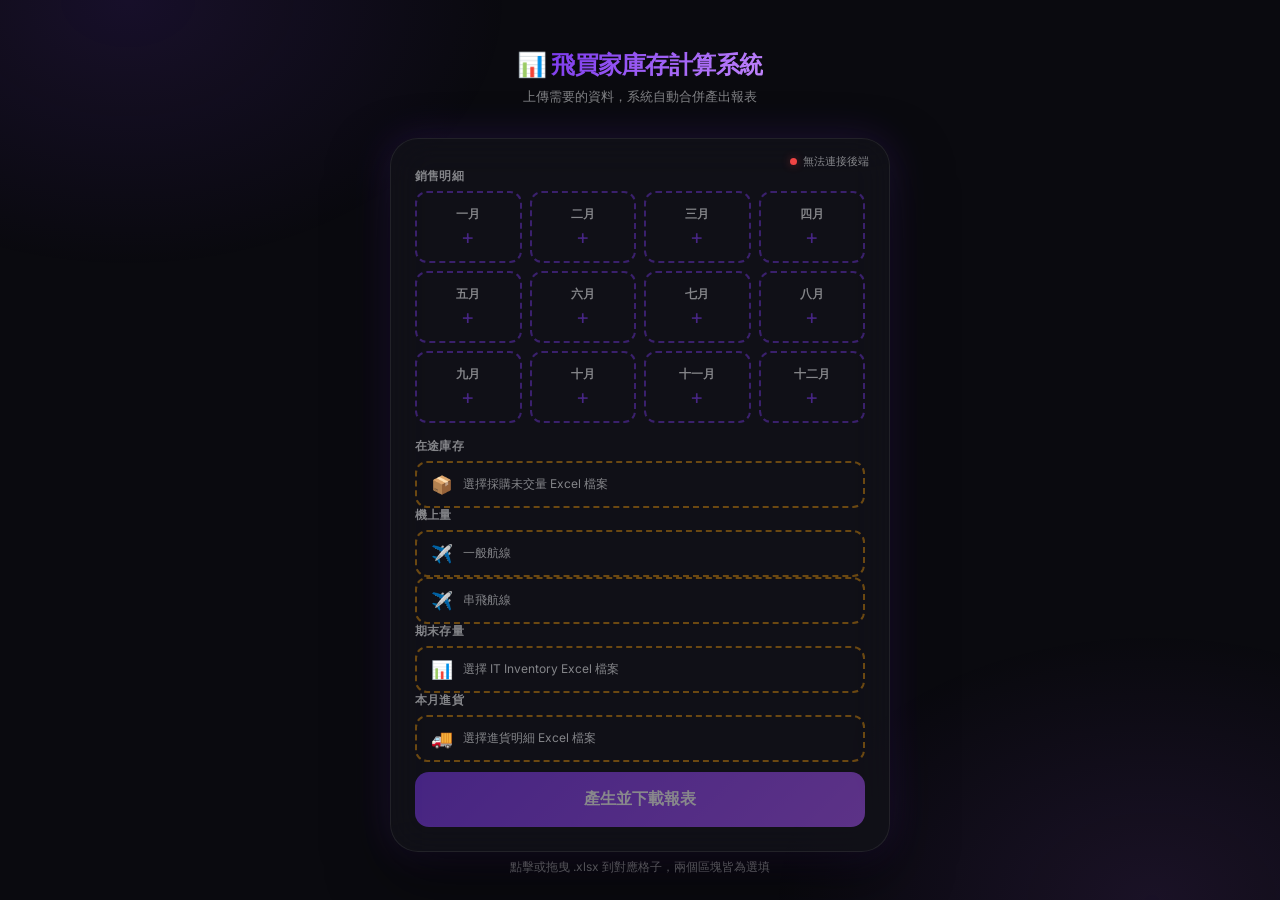
==== commit 70b6f8cd: "feat: 新增本月進貨上傳功能，輸出獨立 sheet" ====
--- a/frontend/index.html
+++ b/frontend/index.html
@@ -70,6 +70,28 @@
         </div>
       </div>
 
+      <!-- 期末存量 section -->
+      <div class="data-section">
+        <div class="section-label">期末存量</div>
+        <div class="inventory-drop" id="stock-drop">
+          <input type="file" id="stock-input" accept=".xlsx,.xls" hidden>
+          <span class="inv-icon">📊</span>
+          <span class="inv-text" id="stock-text">選擇 IT Inventory Excel 檔案</span>
+          <span class="inv-remove" id="stock-remove" style="display:none;" onclick="removeStockFile()">×</span>
+        </div>
+      </div>
+
+      <!-- 本月進貨 section -->
+      <div class="data-section">
+        <div class="section-label">本月進貨</div>
+        <div class="inventory-drop" id="import-drop">
+          <input type="file" id="import-input" accept=".xlsx,.xls" hidden>
+          <span class="inv-icon">🚚</span>
+          <span class="inv-text" id="import-text">選擇進貨明細 Excel 檔案</span>
+          <span class="inv-remove" id="import-remove" style="display:none;" onclick="removeImportFile()">×</span>
+        </div>
+      </div>
+
       <!-- 操作按鈕 -->
       <button id="btn-process" class="btn btn-equals btn-wide" disabled onclick="processFile()">
         <span class="btn-label">產生並下載報表</span>
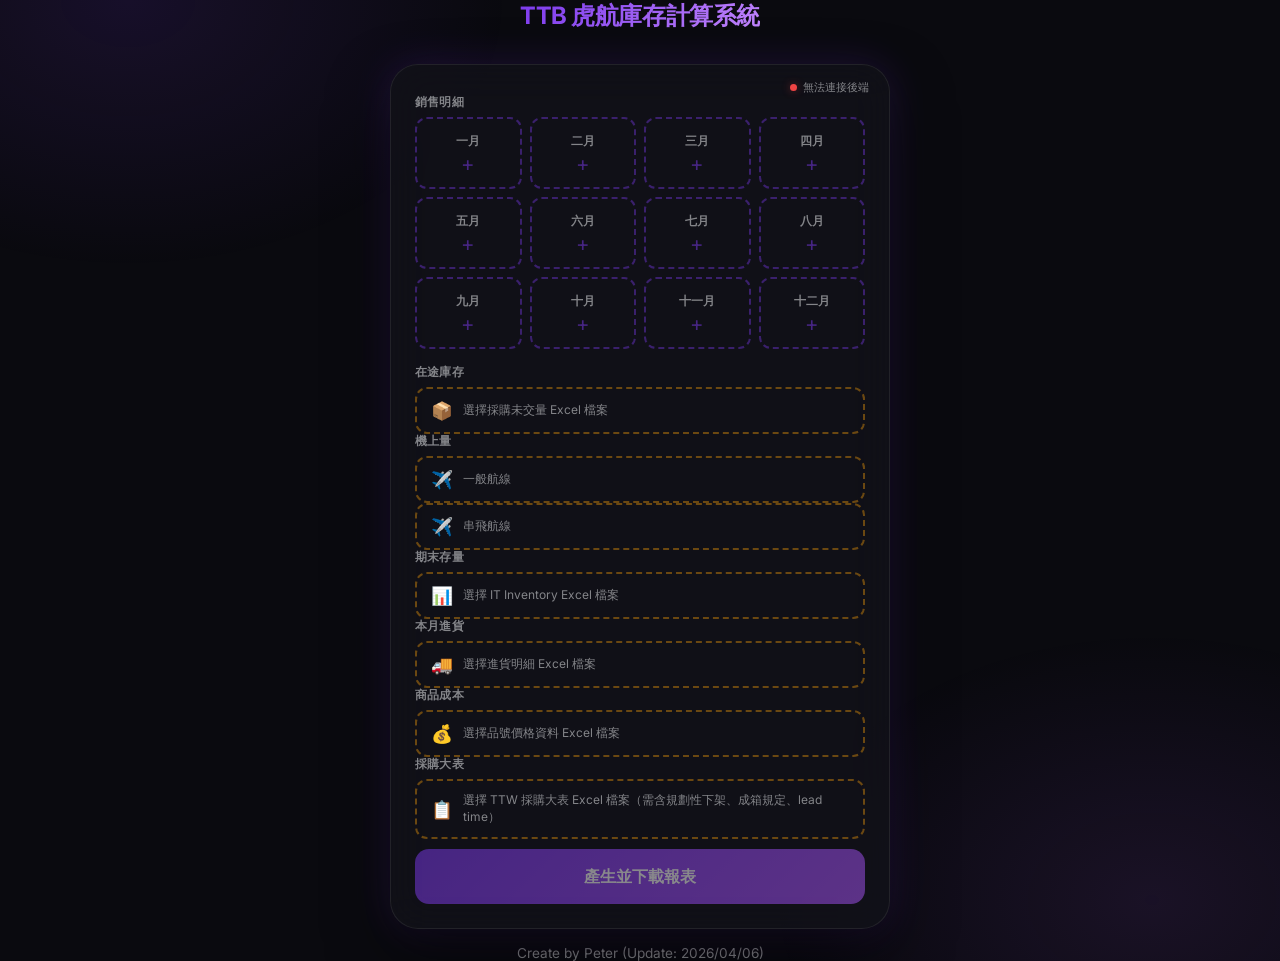
==== commit 76583f82: "style: 移除頁面標題的 emoji 圖示 Co-Authored-By: Claude Sonnet 4.6 <noreply@anthropic.com>" ====
--- a/frontend/index.html
+++ b/frontend/index.html
@@ -3,15 +3,14 @@
   <head>
     <meta charset="UTF-8" />
     <meta name="viewport" content="width=device-width, initial-scale=1.0" />
-    <title>飛買家庫存計算系統</title>
+    <title>TTB 虎航庫存計算系統</title>
     <meta name="description" content="飛買家銷售明細 Excel 自動計算合併工具" />
     <link rel="stylesheet" href="style.css" />
     <script>window.CALCULATOR_API_URL = "https://zeabur-test2.zeabur.app";</script>
   </head>
   <body>
     <div class="page-title">
-      <h1>📊 <span>飛買家庫存計算系統</span></h1>
-      <p>上傳需要的資料，系統自動合併產出報表</p>
+      <h1><span>TTB 虎航庫存計算系統</span></h1>
     </div>
 
     <div class="calculator-card uploader-card">
@@ -92,6 +91,34 @@
         </div>
       </div>
 
+      <!-- 商品成本 section -->
+      <div class="data-section">
+        <div class="section-label">商品成本</div>
+        <div class="inventory-drop" id="cost-drop">
+          <input type="file" id="cost-input" accept=".xlsx,.xls" hidden>
+          <span class="inv-icon">💰</span>
+          <span class="inv-text" id="cost-text">選擇品號價格資料 Excel 檔案</span>
+          <span class="inv-remove" id="cost-remove" style="display:none;" onclick="removeCostFile()">×</span>
+        </div>
+        <div class="exchange-rates-panel" id="exchange-rates-panel" style="display:none;">
+          <div class="exchange-rates-hint">
+            請參考 <a href="https://rate.bot.com.tw/xrt?Lang=zh-TW" target="_blank">台灣銀行匯率</a>（現金匯率，買入加賣出平均）
+          </div>
+          <div id="exchange-rate-inputs"></div>
+        </div>
+      </div>
+
+      <!-- 採購大表 section -->
+      <div class="data-section">
+        <div class="section-label">採購大表</div>
+        <div class="inventory-drop" id="org-drop">
+          <input type="file" id="org-input" accept=".xlsx,.xls" hidden>
+          <span class="inv-icon">📋</span>
+          <span class="inv-text" id="org-text">選擇 TTW 採購大表 Excel 檔案（需含規劃性下架、成箱規定、lead time）</span>
+          <span class="inv-remove" id="org-remove" style="display:none;" onclick="removeOrgFile()">×</span>
+        </div>
+      </div>
+
       <!-- 操作按鈕 -->
       <button id="btn-process" class="btn btn-equals btn-wide" disabled onclick="processFile()">
         <span class="btn-label">產生並下載報表</span>
@@ -99,8 +126,9 @@
       </button>
     </div>
 
-    <footer class="footer">點擊或拖曳 .xlsx 到對應格子，兩個區塊皆為選填</footer>
 
+
+    <p style="text-align:center;color:var(--text-secondary);font-size:0.85rem;margin-top:1rem;">Create by Peter (Update: 2026/04/06)</p>
     <script src="app.js"></script>
   </body>
 </html>
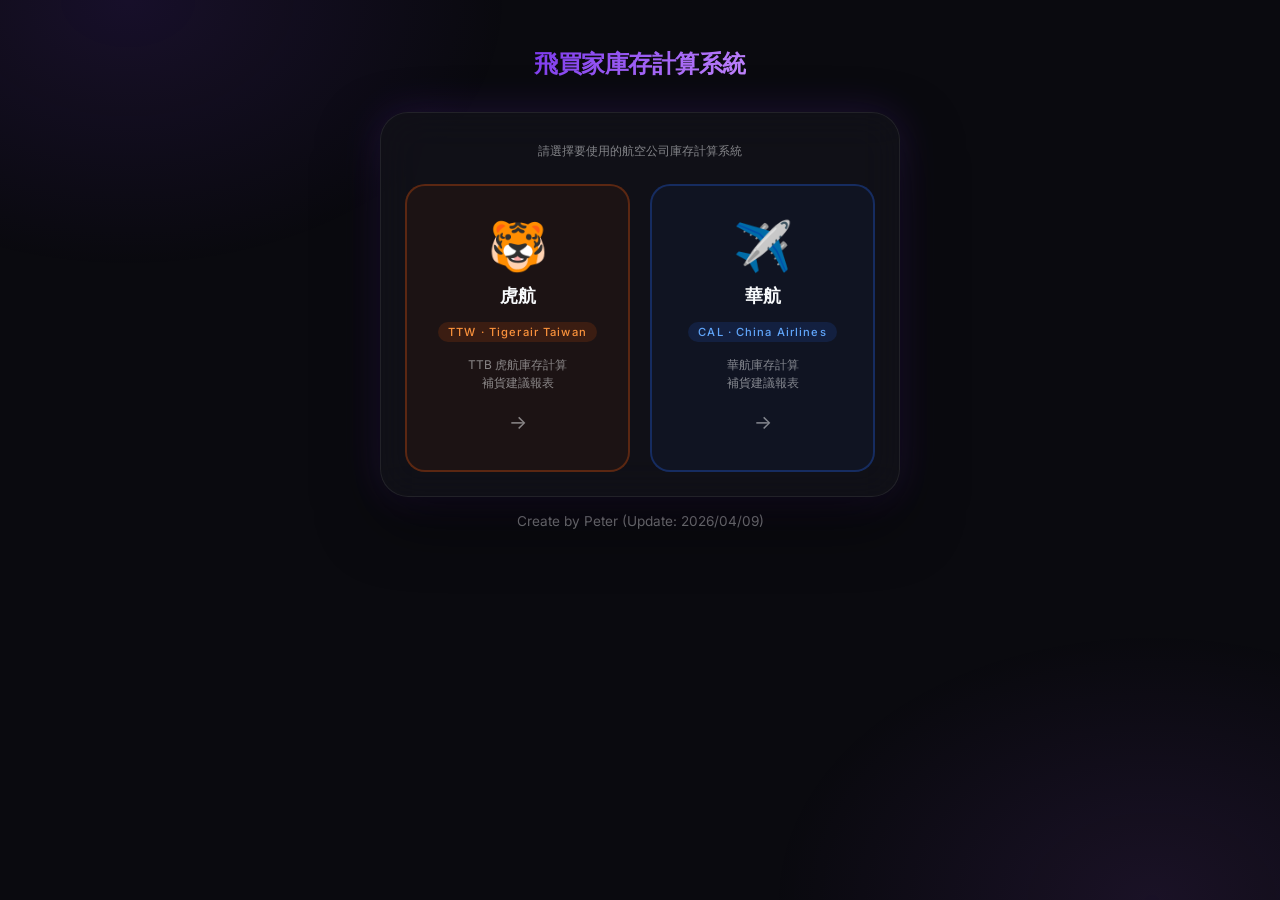
==== commit a087fb79: "feat: 新增航空公司選擇頁，拆分虎航與華航系統 - index.html 改為選擇頁，提供虎航（橘色）與華航（藍色）入口卡片 - 原虎航系統移至 tigerair.html，加上返回選擇頁連結 -" ====
--- a/frontend/index.html
+++ b/frontend/index.html
@@ -3,132 +3,162 @@
   <head>
     <meta charset="UTF-8" />
     <meta name="viewport" content="width=device-width, initial-scale=1.0" />
-    <title>TTB 虎航庫存計算系統</title>
-    <meta name="description" content="飛買家銷售明細 Excel 自動計算合併工具" />
+    <title>飛買家庫存計算系統</title>
     <link rel="stylesheet" href="style.css" />
-    <script>window.CALCULATOR_API_URL = "https://zeabur-test2.zeabur.app";</script>
+    <style>
+      .select-card-grid {
+        display: flex;
+        gap: 20px;
+        margin-top: 0;
+      }
+
+      .airline-card {
+        flex: 1;
+        border-radius: 20px;
+        padding: 36px 24px;
+        display: flex;
+        flex-direction: column;
+        align-items: center;
+        gap: 14px;
+        cursor: pointer;
+        text-decoration: none;
+        transition: all 0.25s ease;
+        border: 2px solid transparent;
+        position: relative;
+        overflow: hidden;
+      }
+
+      .airline-card::before {
+        content: '';
+        position: absolute;
+        inset: 0;
+        opacity: 0;
+        transition: opacity 0.25s ease;
+        border-radius: inherit;
+      }
+
+      .airline-card:hover::before {
+        opacity: 1;
+      }
+
+      /* 虎航 - 橘色 */
+      .airline-card.tigerair {
+        background: rgba(234, 88, 12, 0.06);
+        border-color: rgba(234, 88, 12, 0.3);
+      }
+
+      .airline-card.tigerair::before {
+        background: rgba(234, 88, 12, 0.08);
+      }
+
+      .airline-card.tigerair:hover {
+        border-color: rgba(234, 88, 12, 0.7);
+        transform: translateY(-4px);
+        box-shadow: 0 12px 36px rgba(234, 88, 12, 0.2);
+      }
+
+      /* 華航 - 藍色 */
+      .airline-card.china-airlines {
+        background: rgba(37, 99, 235, 0.06);
+        border-color: rgba(37, 99, 235, 0.3);
+      }
+
+      .airline-card.china-airlines::before {
+        background: rgba(37, 99, 235, 0.08);
+      }
+
+      .airline-card.china-airlines:hover {
+        border-color: rgba(37, 99, 235, 0.7);
+        transform: translateY(-4px);
+        box-shadow: 0 12px 36px rgba(37, 99, 235, 0.2);
+      }
+
+      .airline-logo {
+        font-size: 3rem;
+        line-height: 1;
+      }
+
+      .airline-name {
+        font-size: 1.1rem;
+        font-weight: 700;
+        color: var(--text-primary);
+      }
+
+      .airline-code {
+        font-size: 0.7rem;
+        font-weight: 500;
+        letter-spacing: 0.1em;
+        padding: 3px 10px;
+        border-radius: 20px;
+      }
+
+      .tigerair .airline-code {
+        background: rgba(234, 88, 12, 0.15);
+        color: #fb923c;
+      }
+
+      .china-airlines .airline-code {
+        background: rgba(37, 99, 235, 0.15);
+        color: #60a5fa;
+      }
+
+      .airline-desc {
+        font-size: 0.75rem;
+        color: var(--text-secondary);
+        text-align: center;
+        line-height: 1.5;
+      }
+
+      .airline-arrow {
+        font-size: 1.2rem;
+        margin-top: 4px;
+        transition: transform 0.2s ease;
+        color: var(--text-secondary);
+      }
+
+      .airline-card:hover .airline-arrow {
+        transform: translateX(4px);
+      }
+
+      .select-wrapper {
+        width: 520px;
+      }
+
+      .select-subtitle {
+        font-size: 0.78rem;
+        color: var(--text-secondary);
+        text-align: center;
+        margin-bottom: 24px;
+      }
+    </style>
   </head>
   <body>
     <div class="page-title">
-      <h1><span>TTB 虎航庫存計算系統</span></h1>
+      <h1><span>飛買家庫存計算系統</span></h1>
     </div>
 
-    <div class="calculator-card uploader-card">
-      <!-- API 狀態列 -->
-      <div class="api-status">
-        <div class="status-dot" id="status-dot"></div>
-        <span id="status-text">連線中…</span>
+    <div class="calculator-card uploader-card select-wrapper">
+      <p class="select-subtitle">請選擇要使用的航空公司庫存計算系統</p>
+
+      <div class="select-card-grid">
+        <a href="tigerair.html" class="airline-card tigerair">
+          <div class="airline-logo">🐯</div>
+          <div class="airline-name">虎航</div>
+          <div class="airline-code">TTW · Tigerair Taiwan</div>
+          <div class="airline-desc">TTB 虎航庫存計算<br>補貨建議報表</div>
+          <div class="airline-arrow">→</div>
+        </a>
+
+        <a href="china-airlines.html" class="airline-card china-airlines">
+          <div class="airline-logo">✈️</div>
+          <div class="airline-name">華航</div>
+          <div class="airline-code">CAL · China Airlines</div>
+          <div class="airline-desc">華航庫存計算<br>補貨建議報表</div>
+          <div class="airline-arrow">→</div>
+        </a>
       </div>
-
-      <!-- 銷售明細 section -->
-      <div class="data-section">
-        <div class="section-label">銷售明細</div>
-        <div class="month-grid" id="month-grid">
-          <div class="month-slot" data-month="01"><input type="file" class="slot-input" accept=".xlsx,.xls" hidden><div class="month-label">一月</div><span class="slot-plus">+</span></div>
-          <div class="month-slot" data-month="02"><input type="file" class="slot-input" accept=".xlsx,.xls" hidden><div class="month-label">二月</div><span class="slot-plus">+</span></div>
-          <div class="month-slot" data-month="03"><input type="file" class="slot-input" accept=".xlsx,.xls" hidden><div class="month-label">三月</div><span class="slot-plus">+</span></div>
-          <div class="month-slot" data-month="04"><input type="file" class="slot-input" accept=".xlsx,.xls" hidden><div class="month-label">四月</div><span class="slot-plus">+</span></div>
-          <div class="month-slot" data-month="05"><input type="file" class="slot-input" accept=".xlsx,.xls" hidden><div class="month-label">五月</div><span class="slot-plus">+</span></div>
-          <div class="month-slot" data-month="06"><input type="file" class="slot-input" accept=".xlsx,.xls" hidden><div class="month-label">六月</div><span class="slot-plus">+</span></div>
-          <div class="month-slot" data-month="07"><input type="file" class="slot-input" accept=".xlsx,.xls" hidden><div class="month-label">七月</div><span class="slot-plus">+</span></div>
-          <div class="month-slot" data-month="08"><input type="file" class="slot-input" accept=".xlsx,.xls" hidden><div class="month-label">八月</div><span class="slot-plus">+</span></div>
-          <div class="month-slot" data-month="09"><input type="file" class="slot-input" accept=".xlsx,.xls" hidden><div class="month-label">九月</div><span class="slot-plus">+</span></div>
-          <div class="month-slot" data-month="10"><input type="file" class="slot-input" accept=".xlsx,.xls" hidden><div class="month-label">十月</div><span class="slot-plus">+</span></div>
-          <div class="month-slot" data-month="11"><input type="file" class="slot-input" accept=".xlsx,.xls" hidden><div class="month-label">十一月</div><span class="slot-plus">+</span></div>
-          <div class="month-slot" data-month="12"><input type="file" class="slot-input" accept=".xlsx,.xls" hidden><div class="month-label">十二月</div><span class="slot-plus">+</span></div>
-        </div>
-      </div>
-
-      <!-- 在途庫存 section -->
-      <div class="data-section">
-        <div class="section-label">在途庫存</div>
-        <div class="inventory-drop" id="inventory-drop">
-          <input type="file" id="inventory-input" accept=".xlsx,.xls" hidden>
-          <span class="inv-icon">📦</span>
-          <span class="inv-text" id="inv-text">選擇採購未交量 Excel 檔案</span>
-          <span class="inv-remove" id="inv-remove" style="display:none;" onclick="removeInventoryFile()">×</span>
-        </div>
-      </div>
-
-      <!-- 機上量 section -->
-      <div class="data-section">
-        <div class="section-label">機上量</div>
-        <div class="onboard-row">
-          <label class="inventory-drop" id="onboard-normal-drop">
-            <input type="file" id="onboard-normal-input" accept=".xlsx,.xls" hidden>
-            <span class="inv-icon">✈️</span>
-            <span class="inv-text" id="onboard-normal-text">一般航線</span>
-            <span class="inv-remove" id="onboard-normal-remove" style="display:none;" onclick="event.preventDefault(); removeOnboardFile('normal')">×</span>
-          </label>
-          <label class="inventory-drop" id="onboard-fly-drop">
-            <input type="file" id="onboard-fly-input" accept=".xlsx,.xls" hidden>
-            <span class="inv-icon">✈️</span>
-            <span class="inv-text" id="onboard-fly-text">串飛航線</span>
-            <span class="inv-remove" id="onboard-fly-remove" style="display:none;" onclick="event.preventDefault(); removeOnboardFile('fly')">×</span>
-          </label>
-        </div>
-      </div>
-
-      <!-- 期末存量 section -->
-      <div class="data-section">
-        <div class="section-label">期末存量</div>
-        <div class="inventory-drop" id="stock-drop">
-          <input type="file" id="stock-input" accept=".xlsx,.xls" hidden>
-          <span class="inv-icon">📊</span>
-          <span class="inv-text" id="stock-text">選擇 IT Inventory Excel 檔案</span>
-          <span class="inv-remove" id="stock-remove" style="display:none;" onclick="removeStockFile()">×</span>
-        </div>
-      </div>
-
-      <!-- 本月進貨 section -->
-      <div class="data-section">
-        <div class="section-label">本月進貨</div>
-        <div class="inventory-drop" id="import-drop">
-          <input type="file" id="import-input" accept=".xlsx,.xls" hidden>
-          <span class="inv-icon">🚚</span>
-          <span class="inv-text" id="import-text">選擇進貨明細 Excel 檔案</span>
-          <span class="inv-remove" id="import-remove" style="display:none;" onclick="removeImportFile()">×</span>
-        </div>
-      </div>
-
-      <!-- 商品成本 section -->
-      <div class="data-section">
-        <div class="section-label">商品成本</div>
-        <div class="inventory-drop" id="cost-drop">
-          <input type="file" id="cost-input" accept=".xlsx,.xls" hidden>
-          <span class="inv-icon">💰</span>
-          <span class="inv-text" id="cost-text">選擇品號價格資料 Excel 檔案</span>
-          <span class="inv-remove" id="cost-remove" style="display:none;" onclick="removeCostFile()">×</span>
-        </div>
-        <div class="exchange-rates-panel" id="exchange-rates-panel" style="display:none;">
-          <div class="exchange-rates-hint">
-            請參考 <a href="https://rate.bot.com.tw/xrt?Lang=zh-TW" target="_blank">台灣銀行匯率</a>（現金匯率，買入加賣出平均）
-          </div>
-          <div id="exchange-rate-inputs"></div>
-        </div>
-      </div>
-
-      <!-- 採購大表 section -->
-      <div class="data-section">
-        <div class="section-label">採購大表</div>
-        <div class="inventory-drop" id="org-drop">
-          <input type="file" id="org-input" accept=".xlsx,.xls" hidden>
-          <span class="inv-icon">📋</span>
-          <span class="inv-text" id="org-text">選擇 TTW 採購大表 Excel 檔案（需含規劃性下架、成箱規定、lead time）</span>
-          <span class="inv-remove" id="org-remove" style="display:none;" onclick="removeOrgFile()">×</span>
-        </div>
-      </div>
-
-      <!-- 操作按鈕 -->
-      <button id="btn-process" class="btn btn-equals btn-wide" disabled onclick="processFile()">
-        <span class="btn-label">產生並下載報表</span>
-        <div class="spinner"></div>
-      </button>
     </div>
 
-
-
-    <p style="text-align:center;color:var(--text-secondary);font-size:0.85rem;margin-top:1rem;">Create by Peter (Update: 2026/04/06)</p>
-    <script src="app.js"></script>
+    <p style="text-align:center;color:var(--text-secondary);font-size:0.85rem;margin-top:1rem;">Create by Peter (Update: 2026/04/09)</p>
   </body>
 </html>
--- a/frontend/style.css
+++ b/frontend/style.css
@@ -35,8 +35,9 @@
   display: flex;
   flex-direction: column;
   align-items: center;
-  justify-content: center;
-  overflow: hidden;
+  justify-content: flex-start;
+  padding: 3rem 1rem;
+  overflow-y: auto;
 }
 
 /* 背景動態光暈 */
@@ -104,6 +105,19 @@
   margin-top: 0.5rem;
 }
 
+.back-link {
+  display: inline-block;
+  font-size: 0.75rem;
+  color: var(--text-secondary);
+  text-decoration: none;
+  margin-bottom: 10px;
+  transition: color 0.2s ease;
+}
+
+.back-link:hover {
+  color: var(--text-primary);
+}
+
 /* ===================================
    Card & Upload Zone
    =================================== */
@@ -220,6 +234,14 @@
 }
 
 /* ===================================
+   Data Sections
+   =================================== */
+
+.data-section {
+  margin-bottom: 14px;
+}
+
+/* ===================================
    Month Grid
    =================================== */
 
@@ -227,7 +249,7 @@
   display: grid;
   grid-template-columns: repeat(4, 1fr);
   gap: 8px;
-  margin-bottom: 16px;
+  margin-bottom: 0;
 }
 
 .month-slot {
@@ -307,10 +329,6 @@
    Inventory Upload
    =================================== */
 
-.inventory-section {
-  margin-bottom: 16px;
-}
-
 .section-label {
   font-size: 0.72rem;
   font-weight: 600;
@@ -372,6 +390,15 @@
 
 .inv-remove:hover {
   color: #ef4444;
+}
+
+.onboard-row {
+  display: flex;
+  gap: 10px;
+}
+
+.onboard-row .inventory-drop {
+  flex: 1;
 }
 
 /* ===================================
@@ -484,13 +511,68 @@
 .btn-equals.loading { pointer-events: none; }
 
 /* ===================================
-   Footer
-   =================================== */
-
-.footer {
-  position: fixed;
-  bottom: 1.5rem;
+   Exchange Rate Panel
+   =================================== */
+
+.exchange-rates-panel {
+  margin-top: 8px;
+  padding: 12px 14px;
+  background: rgba(124, 58, 237, 0.06);
+  border: 1px solid rgba(124, 58, 237, 0.2);
+  border-radius: 12px;
+}
+
+.exchange-rates-hint {
+  font-size: 0.72rem;
+  color: var(--text-secondary);
+  margin-bottom: 10px;
+}
+
+.exchange-rates-hint a {
+  color: #a855f7;
+  text-decoration: none;
+}
+
+.exchange-rates-hint a:hover {
+  text-decoration: underline;
+}
+
+.rate-input-row {
+  display: flex;
+  align-items: center;
+  gap: 10px;
+  margin-bottom: 8px;
+}
+
+.rate-input-row:last-child {
+  margin-bottom: 0;
+}
+
+.rate-label {
   font-size: 0.75rem;
-  color: rgba(255, 255, 255, 0.3);
-  z-index: 1;
-}
+  color: var(--text-primary);
+  width: 70px;
+  flex-shrink: 0;
+}
+
+.rate-input {
+  flex: 1;
+  background: rgba(0, 0, 0, 0.3);
+  border: 1px solid rgba(124, 58, 237, 0.3);
+  border-radius: 8px;
+  padding: 6px 10px;
+  color: var(--text-primary);
+  font-size: 0.75rem;
+  font-family: 'Inter', sans-serif;
+  outline: none;
+  transition: border-color 0.2s;
+}
+
+.rate-input:focus {
+  border-color: rgba(124, 58, 237, 0.7);
+}
+
+.rate-input::placeholder {
+  color: var(--text-secondary);
+}
+
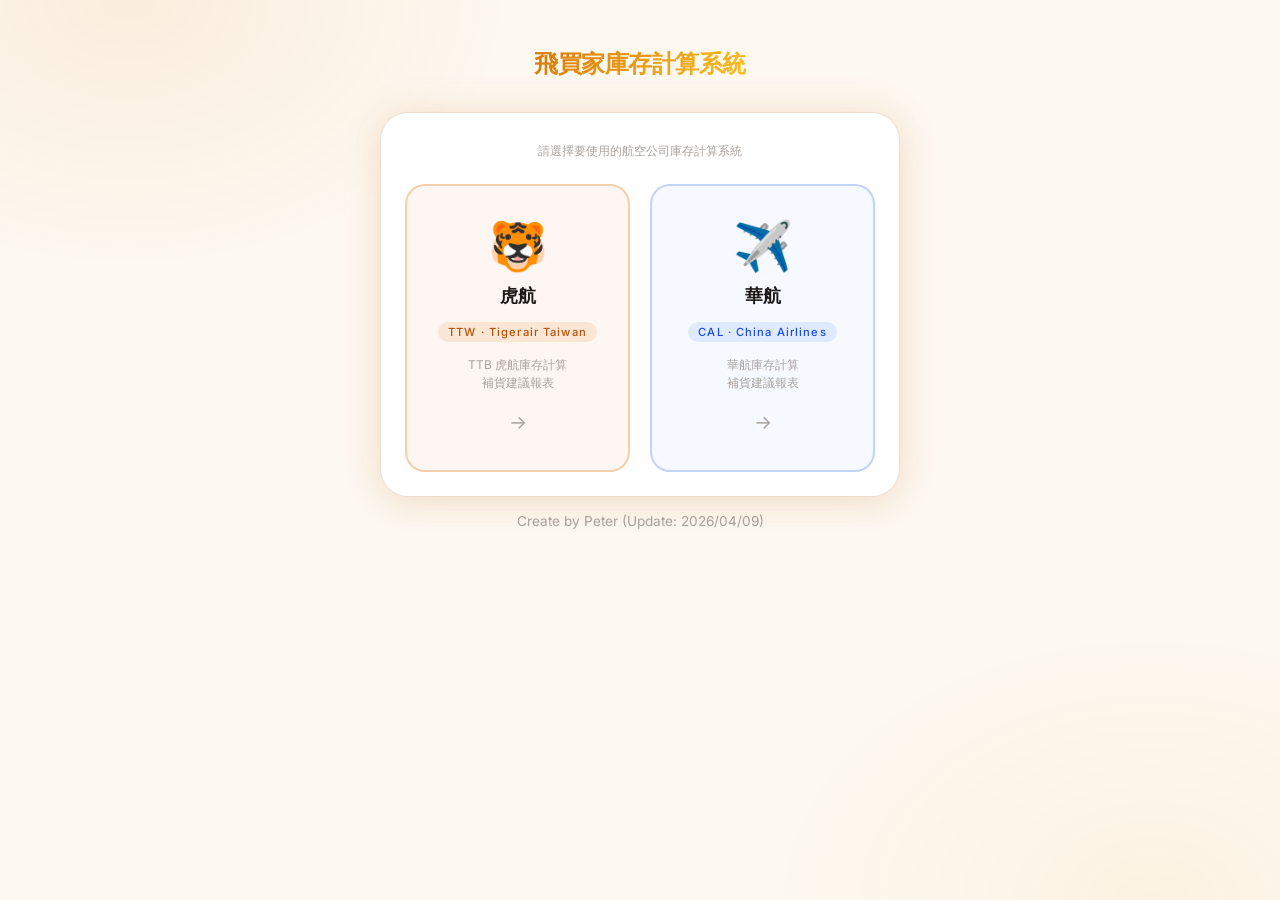
==== commit 1555c4e4: "style: 前端改為暖白主題，移除 Example Data 範例檔 - style.css 主色從深黑/紫色改為暖米白/琥珀橘（Theme D） - 更新 index.html 航空公司卡片顏色以" ====
--- a/frontend/index.html
+++ b/frontend/index.html
@@ -43,34 +43,34 @@
 
       /* 虎航 - 橘色 */
       .airline-card.tigerair {
-        background: rgba(234, 88, 12, 0.06);
-        border-color: rgba(234, 88, 12, 0.3);
+        background: rgba(234, 88, 12, 0.05);
+        border-color: rgba(217, 119, 6, 0.3);
       }
 
       .airline-card.tigerair::before {
-        background: rgba(234, 88, 12, 0.08);
+        background: rgba(217, 119, 6, 0.06);
       }
 
       .airline-card.tigerair:hover {
-        border-color: rgba(234, 88, 12, 0.7);
+        border-color: rgba(217, 119, 6, 0.65);
         transform: translateY(-4px);
-        box-shadow: 0 12px 36px rgba(234, 88, 12, 0.2);
+        box-shadow: 0 12px 36px rgba(217, 119, 6, 0.15);
       }
 
       /* 華航 - 藍色 */
       .airline-card.china-airlines {
-        background: rgba(37, 99, 235, 0.06);
-        border-color: rgba(37, 99, 235, 0.3);
+        background: rgba(37, 99, 235, 0.04);
+        border-color: rgba(37, 99, 235, 0.25);
       }
 
       .airline-card.china-airlines::before {
-        background: rgba(37, 99, 235, 0.08);
+        background: rgba(37, 99, 235, 0.06);
       }
 
       .airline-card.china-airlines:hover {
-        border-color: rgba(37, 99, 235, 0.7);
+        border-color: rgba(37, 99, 235, 0.6);
         transform: translateY(-4px);
-        box-shadow: 0 12px 36px rgba(37, 99, 235, 0.2);
+        box-shadow: 0 12px 36px rgba(37, 99, 235, 0.12);
       }
 
       .airline-logo {
@@ -93,13 +93,13 @@
       }
 
       .tigerair .airline-code {
-        background: rgba(234, 88, 12, 0.15);
-        color: #fb923c;
+        background: rgba(217, 119, 6, 0.12);
+        color: #b45309;
       }
 
       .china-airlines .airline-code {
-        background: rgba(37, 99, 235, 0.15);
-        color: #60a5fa;
+        background: rgba(37, 99, 235, 0.1);
+        color: #1d4ed8;
       }
 
       .airline-desc {
--- a/frontend/style.css
+++ b/frontend/style.css
@@ -11,21 +11,21 @@
 }
 
 :root {
-  --bg-primary: #0a0a0f;
-  --bg-secondary: #12121a;
-  --glass-bg: rgba(255, 255, 255, 0.04);
-  --glass-border: rgba(255, 255, 255, 0.08);
-
-  --accent-primary: #7c3aed;
-  --accent-secondary: #a855f7;
-
-  --btn-equals-bg: linear-gradient(135deg, #7c3aed, #a855f7);
-
-  --text-primary: #f8fafc;
-  --text-secondary: rgba(248, 250, 252, 0.5);
-
-  --shadow-glow: 0 0 40px rgba(124, 58, 237, 0.2);
-  --shadow-card: 0 25px 60px rgba(0, 0, 0, 0.5);
+  --bg-primary: #fdf8f0;
+  --bg-secondary: #fff9f0;
+  --glass-bg: rgba(255, 255, 255, 0.85);
+  --glass-border: #ecddd0;
+
+  --accent-primary: #d97706;
+  --accent-secondary: #f59e0b;
+
+  --btn-equals-bg: linear-gradient(135deg, #d97706, #f59e0b);
+
+  --text-primary: #1c1917;
+  --text-secondary: #a8a29e;
+
+  --shadow-glow: 0 0 40px rgba(217, 119, 6, 0.12);
+  --shadow-card: 0 8px 32px rgba(180, 120, 60, 0.1);
 }
 
 body {
@@ -48,7 +48,7 @@
   left: -20%;
   width: 60%;
   height: 60%;
-  background: radial-gradient(ellipse, rgba(124, 58, 237, 0.12) 0%, transparent 70%);
+  background: radial-gradient(ellipse, rgba(217, 119, 6, 0.08) 0%, transparent 70%);
   pointer-events: none;
   animation: float1 8s ease-in-out infinite alternate;
 }
@@ -60,7 +60,7 @@
   right: -20%;
   width: 60%;
   height: 60%;
-  background: radial-gradient(ellipse, rgba(168, 85, 247, 0.1) 0%, transparent 70%);
+  background: radial-gradient(ellipse, rgba(245, 158, 11, 0.06) 0%, transparent 70%);
   pointer-events: none;
   animation: float2 10s ease-in-out infinite alternate;
 }
@@ -93,7 +93,7 @@
 }
 
 .page-title h1 span {
-  background: linear-gradient(135deg, #7c3aed, #c084fc);
+  background: linear-gradient(135deg, #d97706, #fbbf24);
   -webkit-background-clip: text;
   -webkit-text-fill-color: transparent;
   background-clip: text;
@@ -106,16 +106,27 @@
 }
 
 .back-link {
-  display: inline-block;
-  font-size: 0.75rem;
+  display: inline-flex;
+  align-items: center;
+  gap: 6px;
+  font-size: 0.72rem;
+  font-weight: 500;
   color: var(--text-secondary);
   text-decoration: none;
-  margin-bottom: 10px;
-  transition: color 0.2s ease;
+  margin-bottom: 12px;
+  padding: 5px 12px;
+  border-radius: 20px;
+  border: 1px solid var(--glass-border);
+  background: rgba(255, 255, 255, 0.7);
+  transition: all 0.2s ease;
+  letter-spacing: 0.01em;
 }
 
 .back-link:hover {
   color: var(--text-primary);
+  border-color: #d0b898;
+  background: rgba(255, 255, 255, 0.95);
+  transform: translateX(-2px);
 }
 
 /* ===================================
@@ -126,18 +137,16 @@
   position: relative;
   z-index: 1;
   width: 500px;
-  background: rgba(18, 18, 26, 0.8);
+  background: #ffffff;
   border: 1px solid var(--glass-border);
   border-radius: 28px;
   padding: 30px 24px 24px;
   box-shadow: var(--shadow-card), var(--shadow-glow);
-  backdrop-filter: blur(20px);
-  -webkit-backdrop-filter: blur(20px);
 }
 
 .upload-zone {
-  background: rgba(0, 0, 0, 0.3);
-  border: 2px dashed rgba(124, 58, 237, 0.4);
+  background: #fdf8f0;
+  border: 2px dashed rgba(217, 119, 6, 0.35);
   border-radius: 18px;
   padding: 40px 20px;
   margin-bottom: 20px;
@@ -148,13 +157,13 @@
 }
 
 .upload-zone:hover {
-  background: rgba(124, 58, 237, 0.05);
-  border-color: rgba(124, 58, 237, 0.8);
+  background: rgba(217, 119, 6, 0.04);
+  border-color: rgba(217, 119, 6, 0.7);
 }
 
 .upload-zone.dragover {
-  background: rgba(124, 58, 237, 0.15);
-  border-color: #a855f7;
+  background: rgba(217, 119, 6, 0.08);
+  border-color: #f59e0b;
   transform: scale(1.02);
 }
 
@@ -162,7 +171,7 @@
   font-size: 3rem;
   margin-bottom: 12px;
   opacity: 0.8;
-  filter: drop-shadow(0 4px 10px rgba(124, 58, 237, 0.4));
+  filter: drop-shadow(0 4px 10px rgba(217, 119, 6, 0.3));
 }
 
 .upload-title {
@@ -180,17 +189,17 @@
 .selected-file {
   margin-top: 15px;
   padding: 8px 12px;
-  background: rgba(34, 197, 94, 0.15);
+  background: #f0fdf4;
   border-radius: 8px;
   border: 1px solid rgba(34, 197, 94, 0.3);
-  color: #86efac;
+  color: #16a34a;
   font-size: 0.8rem;
   word-break: break-all;
 }
 
 .selected-file span {
   font-weight: 600;
-  color: #fff;
+  color: #14532d;
 }
 
 /* API 狀態指示燈 */
@@ -209,13 +218,13 @@
   width: 7px;
   height: 7px;
   border-radius: 50%;
-  background: #6b7280;
+  background: #d1d5db;
   transition: background 0.3s ease, box-shadow 0.3s ease;
 }
 
 .status-dot.online {
   background: #22c55e;
-  box-shadow: 0 0 8px rgba(34, 197, 94, 0.6);
+  box-shadow: 0 0 8px rgba(34, 197, 94, 0.5);
 }
 
 .status-dot.loading {
@@ -254,7 +263,7 @@
 
 .month-slot {
   position: relative;
-  border: 2px dashed rgba(124, 58, 237, 0.4);
+  border: 2px dashed rgba(217, 119, 6, 0.35);
   border-radius: 12px;
   padding: 10px 8px 8px;
   cursor: pointer;
@@ -265,22 +274,23 @@
   align-items: center;
   justify-content: center;
   user-select: none;
+  background: #fdf8f0;
 }
 
 .month-slot:hover {
-  border-color: rgba(124, 58, 237, 0.8);
-  background: rgba(124, 58, 237, 0.06);
+  border-color: rgba(217, 119, 6, 0.7);
+  background: rgba(217, 119, 6, 0.05);
 }
 
 .month-slot.assigned {
   border-style: solid;
   border-color: rgba(34, 197, 94, 0.5);
-  background: rgba(34, 197, 94, 0.06);
+  background: #f0fdf4;
 }
 
 .month-slot.dragover {
-  border-color: #a855f7;
-  background: rgba(124, 58, 237, 0.15);
+  border-color: #f59e0b;
+  background: rgba(217, 119, 6, 0.08);
   transform: scale(1.04);
 }
 
@@ -292,18 +302,18 @@
 }
 
 .month-slot.assigned .month-label {
-  color: #86efac;
+  color: #16a34a;
 }
 
 .slot-plus {
   font-size: 1.3rem;
-  color: rgba(124, 58, 237, 0.5);
+  color: rgba(217, 119, 6, 0.5);
   line-height: 1;
 }
 
 .slot-filename {
   font-size: 0.62rem;
-  color: rgba(134, 239, 172, 0.85);
+  color: #16a34a;
   word-break: break-all;
   text-align: center;
   line-height: 1.3;
@@ -315,7 +325,7 @@
   top: 3px;
   right: 6px;
   font-size: 0.75rem;
-  color: rgba(239, 68, 68, 0.6);
+  color: rgba(239, 68, 68, 0.5);
   cursor: pointer;
   line-height: 1;
   transition: color 0.15s ease;
@@ -338,7 +348,7 @@
 }
 
 .inventory-drop {
-  border: 2px dashed rgba(245, 158, 11, 0.4);
+  border: 2px dashed rgba(217, 119, 6, 0.35);
   border-radius: 12px;
   padding: 11px 14px;
   display: flex;
@@ -346,22 +356,23 @@
   gap: 10px;
   cursor: pointer;
   transition: all 0.2s ease;
+  background: #fdf8f0;
 }
 
 .inventory-drop:hover {
-  border-color: rgba(245, 158, 11, 0.8);
-  background: rgba(245, 158, 11, 0.05);
+  border-color: rgba(217, 119, 6, 0.7);
+  background: rgba(217, 119, 6, 0.04);
 }
 
 .inventory-drop.dragover {
   border-color: #f59e0b;
-  background: rgba(245, 158, 11, 0.12);
+  background: rgba(217, 119, 6, 0.08);
 }
 
 .inventory-drop.assigned {
   border-style: solid;
   border-color: rgba(34, 197, 94, 0.5);
-  background: rgba(34, 197, 94, 0.06);
+  background: #f0fdf4;
 }
 
 .inv-icon {
@@ -376,13 +387,13 @@
 }
 
 .inventory-drop.assigned .inv-text {
-  color: #86efac;
+  color: #16a34a;
 }
 
 .inv-remove {
   flex-shrink: 0;
   font-size: 0.85rem;
-  color: rgba(239, 68, 68, 0.6);
+  color: rgba(239, 68, 68, 0.5);
   cursor: pointer;
   padding: 0 2px;
   transition: color 0.15s ease;
@@ -419,7 +430,7 @@
   align-items: center;
   gap: 8px;
   padding: 7px 12px;
-  background: rgba(34, 197, 94, 0.1);
+  background: #f0fdf4;
   border: 1px solid rgba(34, 197, 94, 0.25);
   border-radius: 8px;
 }
@@ -428,7 +439,7 @@
   flex-shrink: 0;
   width: 18px;
   height: 18px;
-  background: rgba(124, 58, 237, 0.5);
+  background: rgba(217, 119, 6, 0.75);
   border-radius: 50%;
   font-size: 0.65rem;
   font-weight: 700;
@@ -440,7 +451,7 @@
 
 .file-name-text {
   font-size: 0.78rem;
-  color: #86efac;
+  color: #16a34a;
   word-break: break-all;
 }
 
@@ -466,26 +477,26 @@
 }
 
 .btn:disabled {
-  opacity: 0.5;
+  opacity: 0.45;
   cursor: not-allowed;
   transform: none !important;
   box-shadow: none !important;
 }
 
 .btn-equals {
-  background: linear-gradient(135deg, #7c3aed, #a855f7);
-  box-shadow: 0 4px 20px rgba(124, 58, 237, 0.4);
+  background: linear-gradient(135deg, #d97706, #f59e0b);
+  box-shadow: 0 4px 20px rgba(217, 119, 6, 0.35);
 }
 
 .btn-equals:not(:disabled):hover {
-  background: linear-gradient(135deg, #6d28d9, #9333ea);
+  background: linear-gradient(135deg, #b45309, #d97706);
   transform: translateY(-2px);
-  box-shadow: 0 8px 28px rgba(124, 58, 237, 0.5);
+  box-shadow: 0 8px 28px rgba(217, 119, 6, 0.45);
 }
 
 .btn-equals:not(:disabled):active {
   transform: translateY(0);
-  box-shadow: 0 2px 12px rgba(124, 58, 237, 0.3);
+  box-shadow: 0 2px 12px rgba(217, 119, 6, 0.3);
 }
 
 /* ===================================
@@ -496,7 +507,7 @@
   display: none;
   width: 20px;
   height: 20px;
-  border: 3px solid rgba(255, 255, 255, 0.3);
+  border: 3px solid rgba(255, 255, 255, 0.35);
   border-top-color: white;
   border-radius: 50%;
   animation: spin 0.8s linear infinite;
@@ -517,8 +528,8 @@
 .exchange-rates-panel {
   margin-top: 8px;
   padding: 12px 14px;
-  background: rgba(124, 58, 237, 0.06);
-  border: 1px solid rgba(124, 58, 237, 0.2);
+  background: rgba(217, 119, 6, 0.05);
+  border: 1px solid rgba(217, 119, 6, 0.2);
   border-radius: 12px;
 }
 
@@ -529,7 +540,7 @@
 }
 
 .exchange-rates-hint a {
-  color: #a855f7;
+  color: #d97706;
   text-decoration: none;
 }
 
@@ -557,8 +568,8 @@
 
 .rate-input {
   flex: 1;
-  background: rgba(0, 0, 0, 0.3);
-  border: 1px solid rgba(124, 58, 237, 0.3);
+  background: #ffffff;
+  border: 1px solid rgba(217, 119, 6, 0.25);
   border-radius: 8px;
   padding: 6px 10px;
   color: var(--text-primary);
@@ -569,10 +580,206 @@
 }
 
 .rate-input:focus {
-  border-color: rgba(124, 58, 237, 0.7);
+  border-color: rgba(217, 119, 6, 0.6);
 }
 
 .rate-input::placeholder {
   color: var(--text-secondary);
 }
 
+.loading-sets-table th,
+.loading-sets-table td {
+  padding: 4px 6px;
+  text-align: center;
+  color: var(--text-primary);
+}
+
+.loading-sets-table th {
+  color: var(--text-secondary);
+  font-weight: 500;
+}
+
+.loading-sets-table td:first-child {
+  font-weight: 600;
+  text-align: left;
+  color: var(--text-secondary);
+}
+
+.loading-sets-table .rate-input {
+  width: 60px;
+  text-align: center;
+}
+
+/* ===================================
+   Params Panel (虎航 進階參數)
+   =================================== */
+
+.params-panel {
+  margin-top: 10px;
+  padding: 10px 12px;
+  background: #fdf8f0;
+  border: 1px solid var(--glass-border);
+  border-radius: 10px;
+}
+
+.param-row {
+  display: flex;
+  align-items: center;
+  justify-content: space-between;
+  gap: 10px;
+  margin-top: 6px;
+  font-size: 0.78rem;
+  color: var(--text-primary);
+}
+
+.param-row label {
+  color: var(--text-secondary);
+}
+
+.param-row .rate-input {
+  width: 90px;
+  text-align: center;
+}
+
+.param-hint {
+  margin-top: 8px;
+  color: var(--text-secondary);
+  font-size: 0.7rem;
+}
+
+.param-hint code {
+  background: rgba(217, 119, 6, 0.1);
+  border: 1px solid rgba(217, 119, 6, 0.22);
+  color: #92400e;
+  padding: 0 5px;
+  border-radius: 4px;
+  font-size: 0.68rem;
+}
+
+/* ===================================
+   Output Spec (輸出欄位說明)
+   =================================== */
+
+.output-spec {
+  width: 500px;
+  margin-top: 16px;
+  background: #ffffff;
+  border: 1px solid var(--glass-border);
+  border-radius: 20px;
+  overflow: hidden;
+  box-shadow: var(--shadow-card);
+}
+
+.output-spec > summary {
+  list-style: none;
+  cursor: pointer;
+  padding: 16px 22px;
+  display: flex;
+  align-items: center;
+  justify-content: space-between;
+  gap: 12px;
+  user-select: none;
+  transition: background 0.2s ease;
+}
+
+.output-spec > summary::-webkit-details-marker { display: none; }
+
+.output-spec > summary:hover {
+  background: rgba(217, 119, 6, 0.05);
+}
+
+.output-spec-title {
+  color: var(--text-primary);
+  font-weight: 600;
+  font-size: 0.95rem;
+}
+
+.output-spec-title::before {
+  content: '▸';
+  display: inline-block;
+  color: var(--accent-secondary);
+  margin-right: 8px;
+  transition: transform 0.2s ease;
+}
+
+.output-spec[open] .output-spec-title::before {
+  transform: rotate(90deg);
+}
+
+.output-spec-hint {
+  color: var(--text-secondary);
+  font-size: 0.72rem;
+}
+
+.output-spec[open] .output-spec-hint { display: none; }
+
+.output-spec-body {
+  padding: 4px 22px 22px;
+  border-top: 1px solid var(--glass-border);
+}
+
+.output-spec-intro,
+.output-spec-note {
+  color: var(--text-secondary);
+  font-size: 0.78rem;
+  line-height: 1.6;
+  margin: 14px 0 10px;
+}
+
+.output-spec-intro strong { color: var(--text-primary); }
+
+.spec-group {
+  margin-top: 14px;
+}
+
+.spec-group-title {
+  color: var(--accent-primary);
+  font-size: 0.78rem;
+  font-weight: 600;
+  letter-spacing: 0.5px;
+  margin-bottom: 6px;
+}
+
+.spec-table {
+  width: 100%;
+  border-collapse: collapse;
+  font-size: 0.75rem;
+  background: #fafaf9;
+  border-radius: 10px;
+  overflow: hidden;
+}
+
+.spec-table th,
+.spec-table td {
+  padding: 8px 10px;
+  text-align: left;
+  vertical-align: top;
+  border-bottom: 1px solid rgba(0, 0, 0, 0.05);
+  color: var(--text-primary);
+  line-height: 1.5;
+}
+
+.spec-table tbody tr:last-child th,
+.spec-table tbody tr:last-child td { border-bottom: none; }
+
+.spec-table th {
+  color: var(--text-secondary);
+  font-weight: 500;
+  background: rgba(217, 119, 6, 0.06);
+  font-size: 0.72rem;
+}
+
+.spec-table td:first-child { width: 38%; }
+
+.spec-table code,
+.output-spec-intro code,
+.output-spec-note code {
+  background: rgba(217, 119, 6, 0.1);
+  border: 1px solid rgba(217, 119, 6, 0.22);
+  color: #92400e;
+  padding: 1px 6px;
+  border-radius: 5px;
+  font-family: 'JetBrains Mono', 'Menlo', monospace;
+  font-size: 0.7rem;
+  white-space: nowrap;
+}
